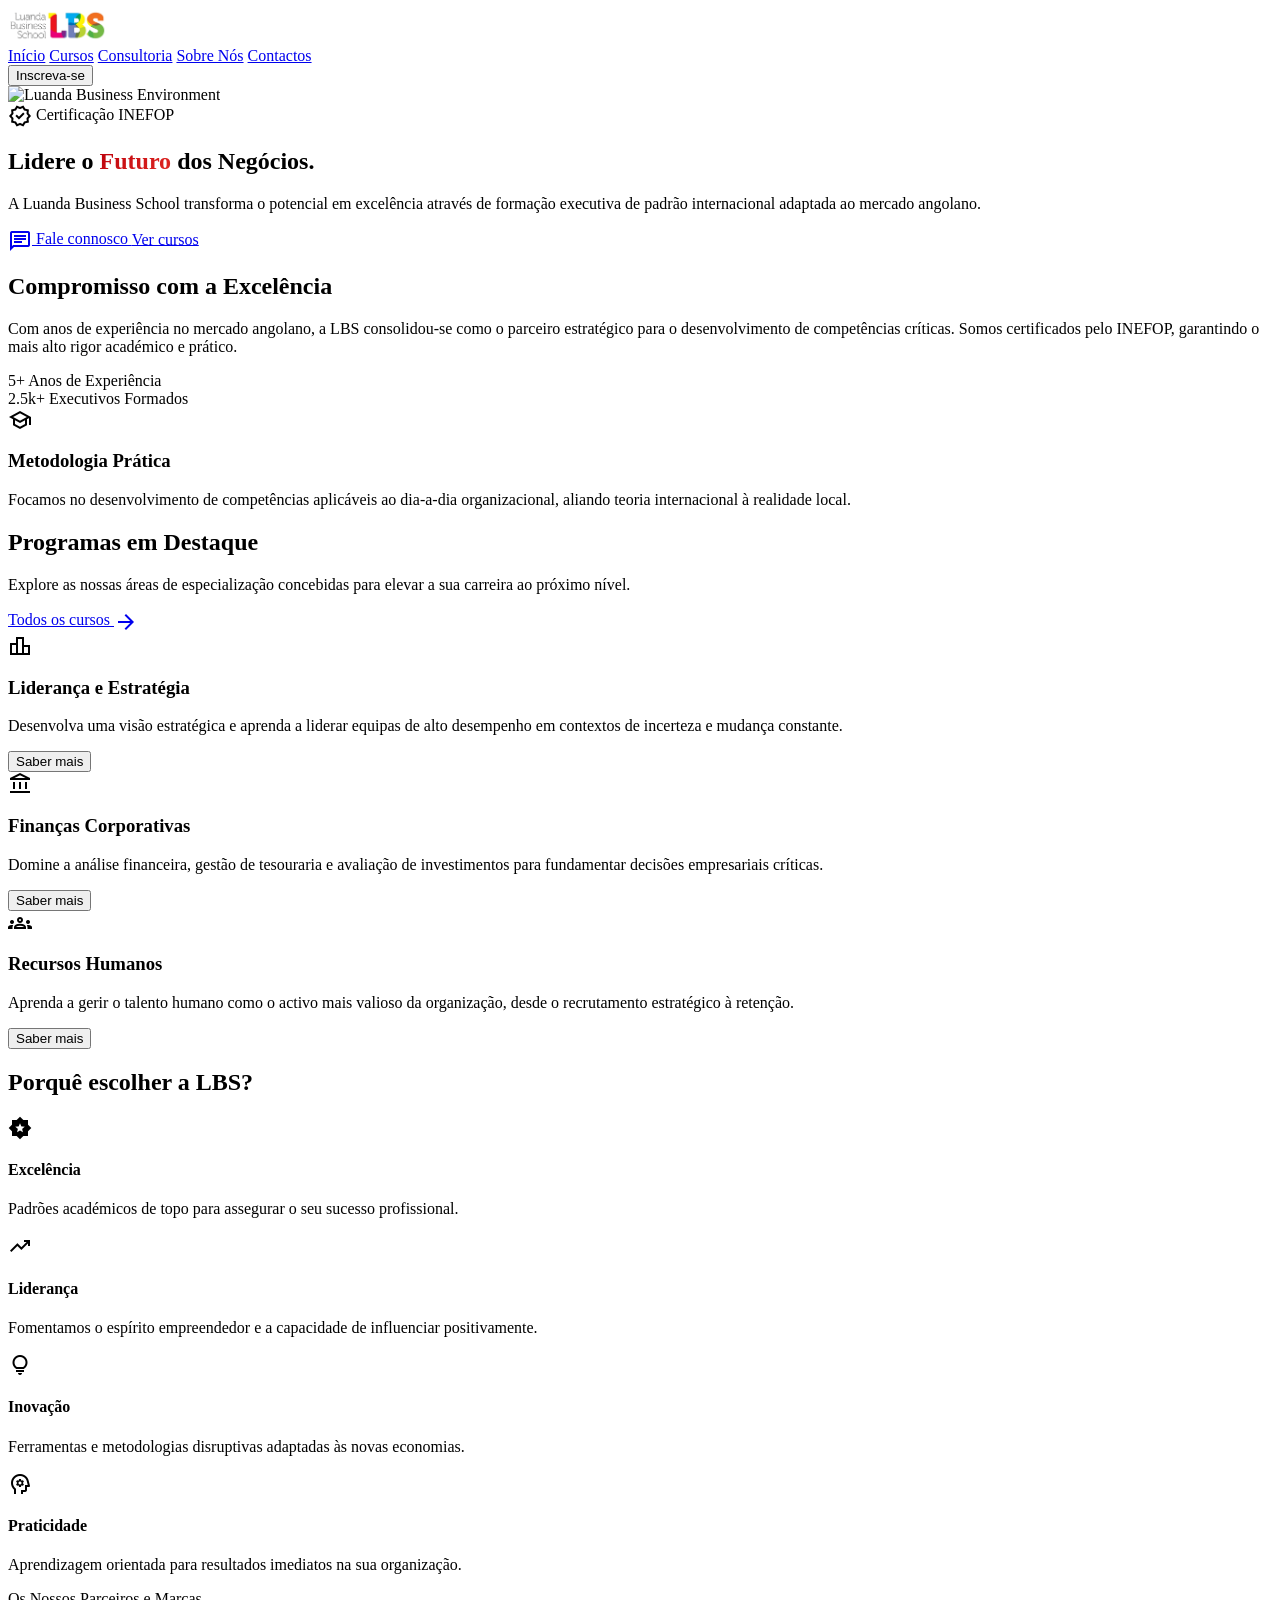
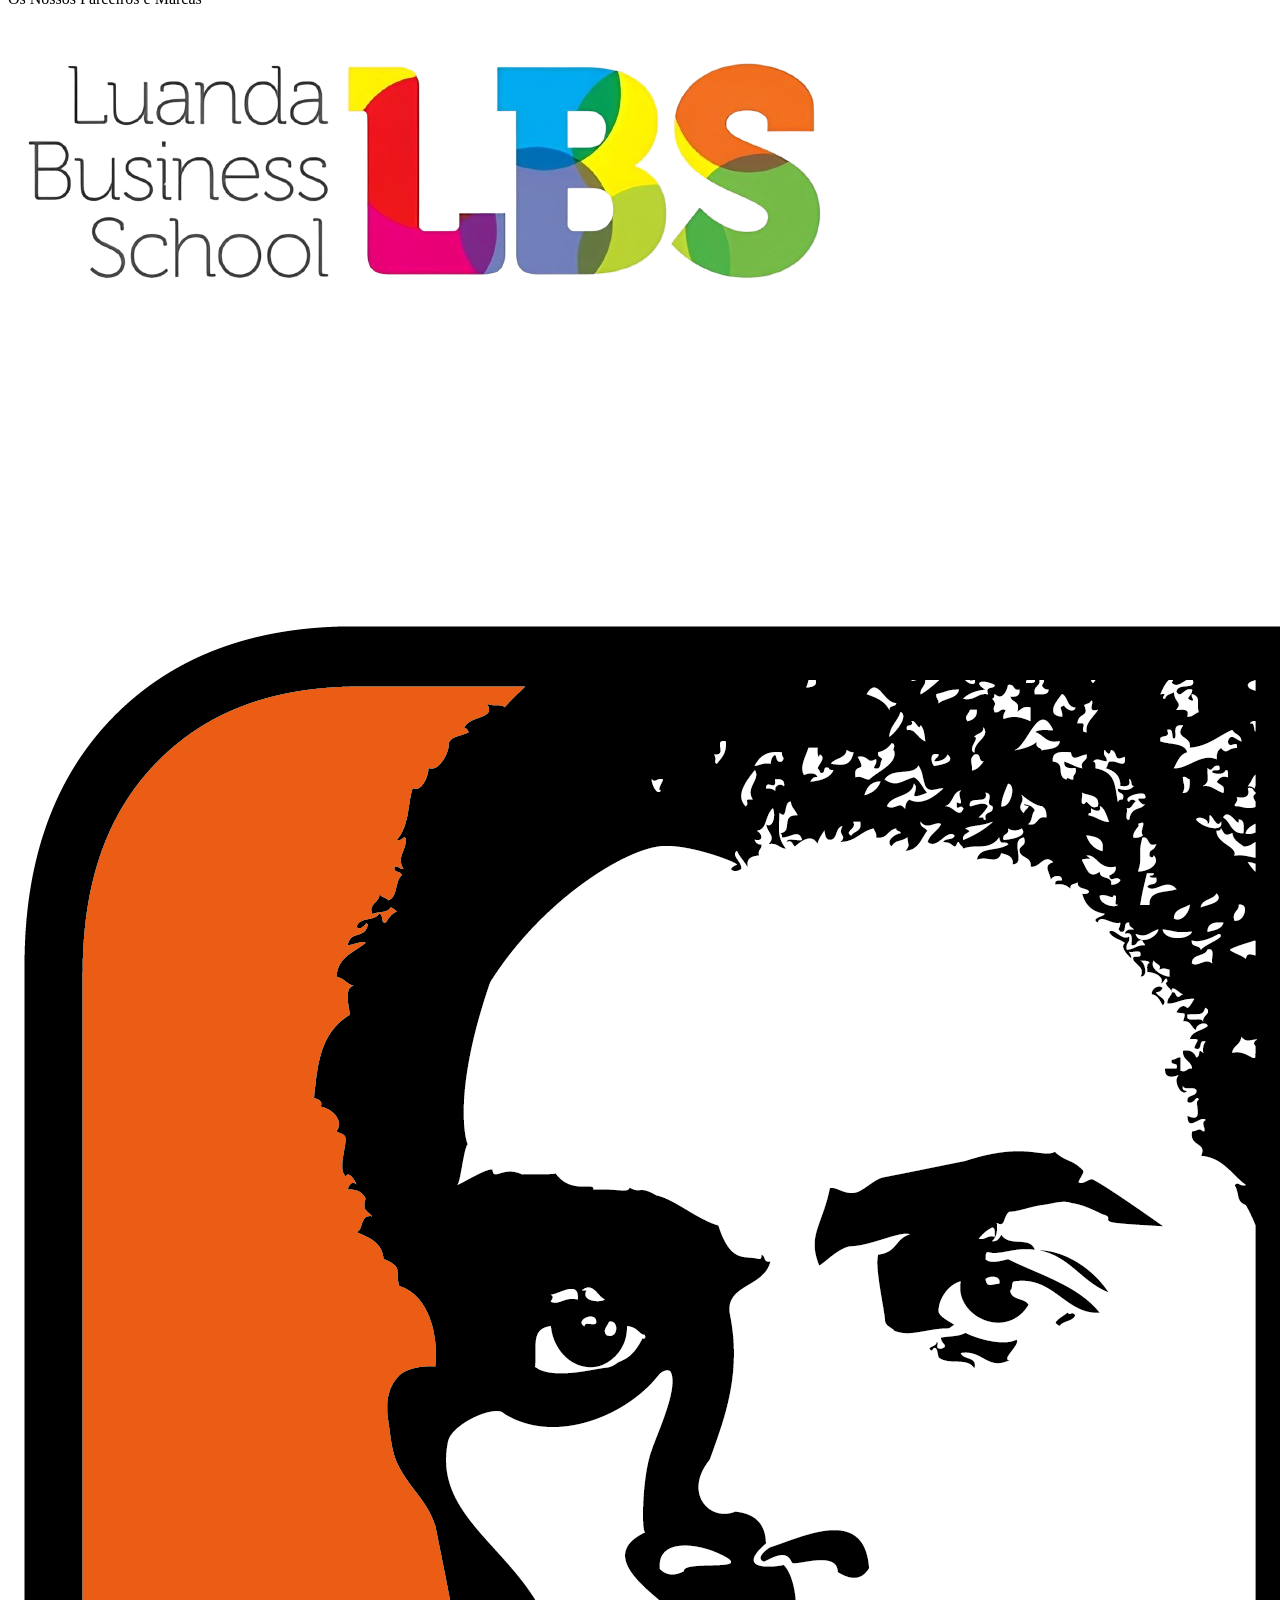
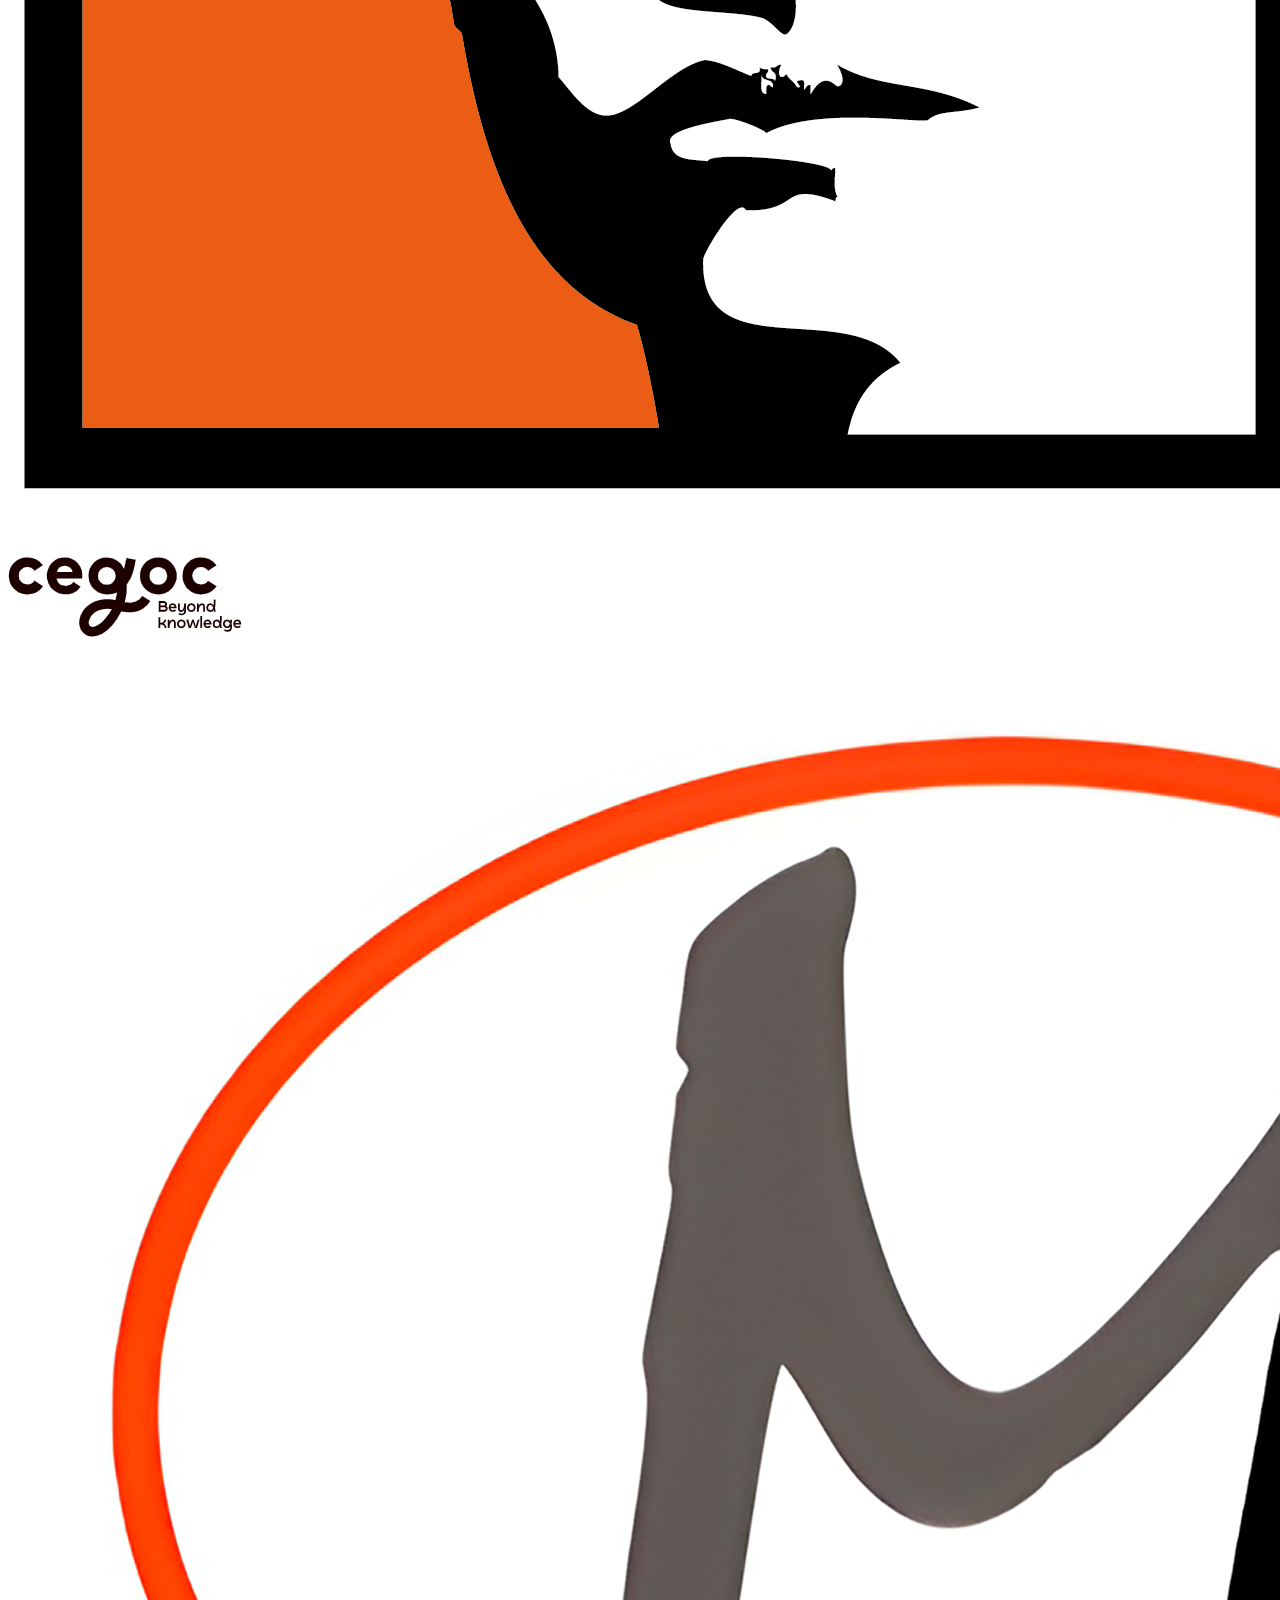
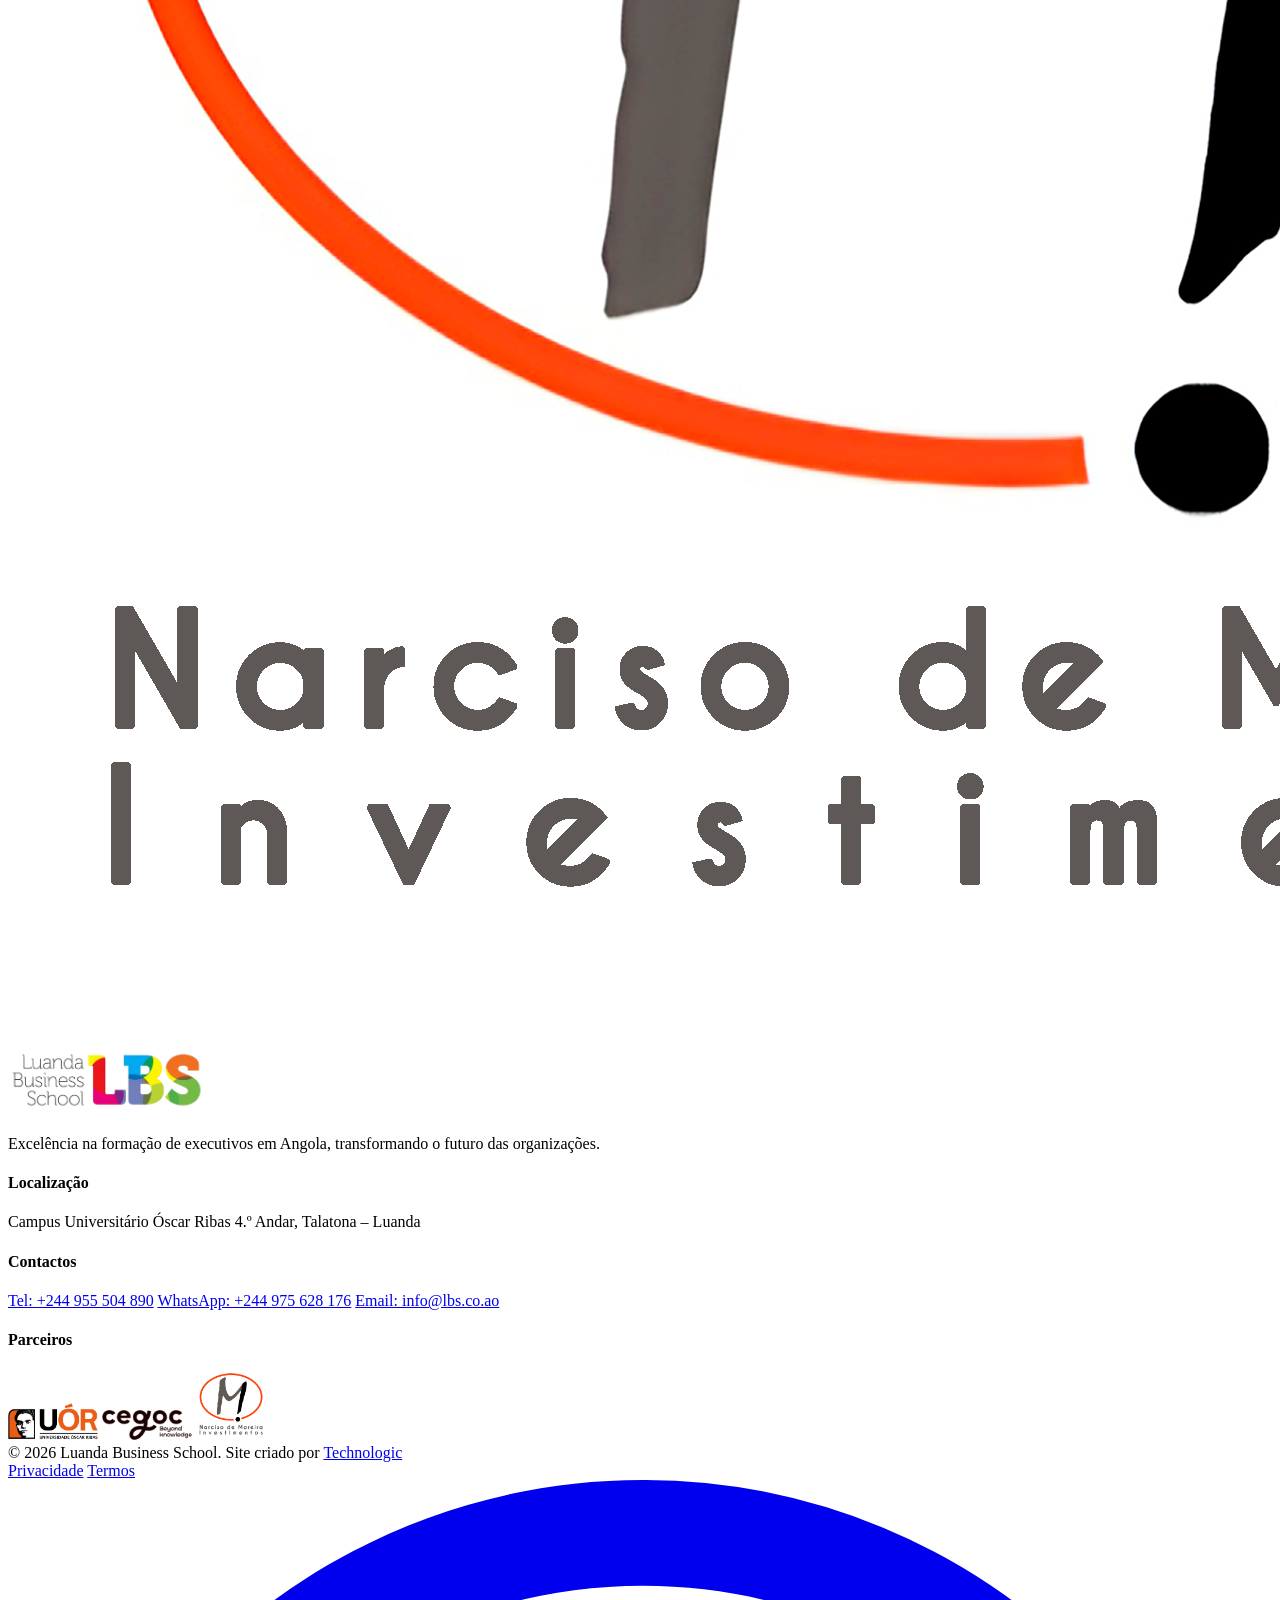
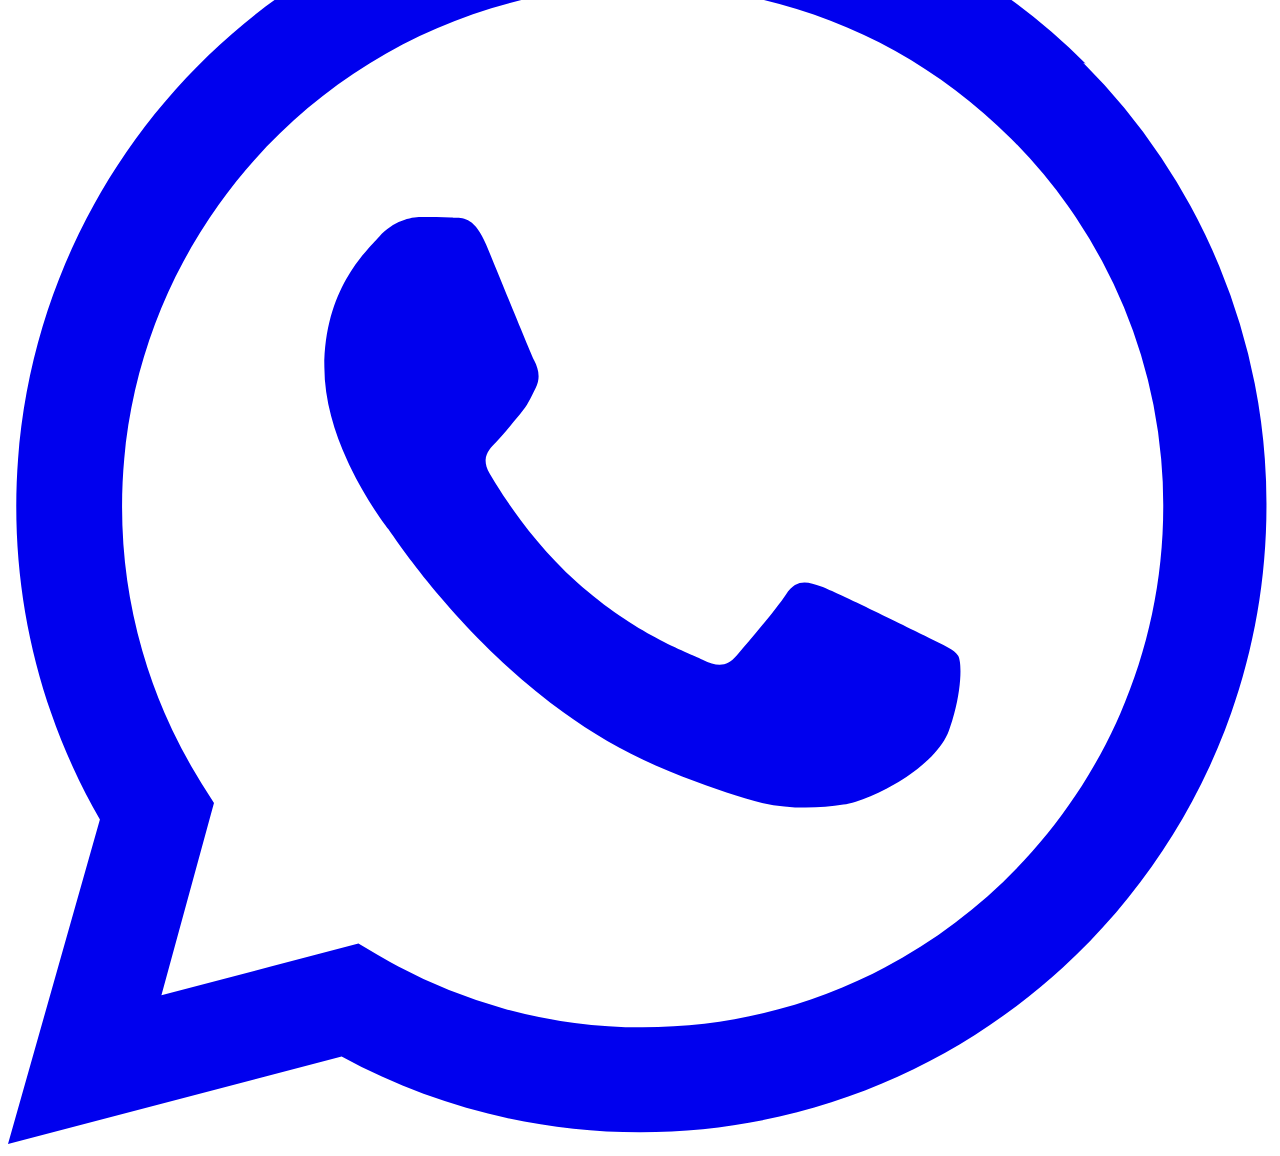
==== index.html @ f9b1bbe3 "First commmit" ====
<!doctype html>

<html lang="pt">
  <head>
    <meta charset="utf-8" />
    <meta content="width=device-width, initial-scale=1.0" name="viewport" />
    <title>Luanda Business School | Excelência em Formação Executiva</title>
    <script src="https://cdn.tailwindcss.com?plugins=forms,container-queries"></script>
    <link
      href="https://fonts.googleapis.com/css2?family=Manrope:wght@400;600;700;800&amp;family=Inter:wght@300;400;500;600&amp;display=swap"
      rel="stylesheet"
    />
    <link
      href="https://fonts.googleapis.com/css2?family=Material+Symbols+Outlined:wght,FILL@100..700,0..1&amp;display=swap"
      rel="stylesheet"
    />
    <link
      href="https://fonts.googleapis.com/css2?family=Material+Symbols+Outlined:wght,FILL@100..700,0..1&amp;display=swap"
      rel="stylesheet"
    />
    <link rel="shortcut icon" href="public/img/favicon.png" type="image/x-icon">
    <script id="tailwind-config">
      tailwind.config = {
        darkMode: "class",
        theme: {
          extend: {
            colors: {
              "on-surface": "#091d2e",
              "primary-container": "#e02923",
              "on-tertiary-fixed-variant": "#504700",
              "outline-variant": "#e6bdb7",
              "on-tertiary-container": "#484000",
              "tertiary-fixed": "#fee405",
              "surface-variant": "#d1e4fb",
              "surface-container": "#e3efff",
              "on-primary-fixed": "#410001",
              background: "#f7f9ff",
              primary: "#bc000b",
              "on-background": "#091d2e",
              "on-secondary-fixed": "#002106",
              "surface-tint": "#bf050e",
              "secondary-container": "#80f98b",
              "on-tertiary-fixed": "#201c00",
              "inverse-primary": "#ffb4aa",
              "on-primary-container": "#fffbff",
              "tertiary-fixed-dim": "#dfc700",
              "on-secondary-fixed-variant": "#00531a",
              "secondary-fixed-dim": "#66df75",
              "surface-container-high": "#d9eaff",
              "on-secondary": "#ffffff",
              "secondary-fixed": "#83fc8e",
              "inverse-on-surface": "#e8f2ff",
              outline: "#916f6a",
              "on-surface-variant": "#5d3f3c",
              "on-primary": "#ffffff",
              secondary: "#006e25",
              "surface-bright": "#f7f9ff",
              "surface-container-lowest": "#ffffff",
              "error-container": "#ffdad6",
              "primary-fixed-dim": "#ffb4aa",
              "on-error": "#ffffff",
              "on-error-container": "#93000a",
              surface: "#f7f9ff",
              "surface-container-highest": "#d1e4fb",
              error: "#ba1a1a",
              "surface-container-low": "#edf4ff",
              "on-secondary-container": "#007327",
              "inverse-surface": "#203243",
              tertiary: "#6b5f00",
              "tertiary-container": "#c0ac00",
              "surface-dim": "#c9dcf3",
              "primary-fixed": "#ffdad5",
              "on-tertiary": "#ffffff",
              "on-primary-fixed-variant": "#930006",
            },
            fontFamily: {
              headline: ["Manrope"],
              body: ["Inter"],
              label: ["Inter"],
            },
            borderRadius: {
              DEFAULT: "0.125rem",
              lg: "0.25rem",
              xl: "0.5rem",
              full: "0.75rem",
            },
          },
        },
      };
    </script>
    <link rel="stylesheet" href="public/css/index.css" />
  </head>
  <body class="bg-surface font-body text-on-surface">
    <!-- Top Navigation Bar -->
    <header
      class="fixed top-0 left-0 right-0 z-50 flex items-center justify-between px-8 py-3 bg-white/80 dark:bg-slate-900/80 backdrop-blur-md rounded-full mt-4 mx-auto max-w-7xl w-[95%] shadow-[0_8px_32px_rgba(9,29,46,0.06)]"
    >
      <div class="flex items-center gap-2">
        <span
          class="text-xl font-black text-slate-900 dark:text-white uppercase tracking-tighter"
          ><img src="public/img/logo_lbs.png" width="100px" alt="Logo LBS"
        /></span>
      </div>
      <nav class="hidden md:flex items-center gap-8">
        <a
          class="font-['Manrope'] font-bold tracking-tight text-sm text-red-700 dark:text-red-500 border-b-2 border-red-700 pb-1"
          href="#"
          >Início</a
        >
        <a
          class="font-['Manrope'] font-bold tracking-tight text-sm text-slate-600 dark:text-slate-400 hover:text-red-600 transition-colors"
          href="#"
          >Cursos</a
        >
        <a
          class="font-['Manrope'] font-bold tracking-tight text-sm text-slate-600 dark:text-slate-400 hover:text-red-600 transition-colors"
          href="#"
          >Consultoria</a
        >
        <a
          class="font-['Manrope'] font-bold tracking-tight text-sm text-slate-600 dark:text-slate-400 hover:text-red-600 transition-colors"
          href="#"
          >Sobre Nós</a
        >
        <a
          class="font-['Manrope'] font-bold tracking-tight text-sm text-slate-600 dark:text-slate-400 hover:text-red-600 transition-colors"
          href="contactos.html"
          >Contactos</a
        >
      </nav>
      <button
        class="bg-primary-container text-on-primary-container px-6 py-2.5 rounded-full font-headline font-bold text-sm scale-95 active:scale-90 duration-200 shadow-lg shadow-primary/20"
      >
        Inscreva-se
      </button>
    </header>
    <!-- Hero Section -->
    <section
      class="relative min-h-screen flex items-center pt-24 overflow-hidden"
    >
      <div class="absolute inset-0 z-0">
        <div
          class="absolute inset-0 bg-gradient-to-r from-surface via-surface/80 to-transparent z-10"
        ></div>
        <img
          alt="Luanda Business Environment"
          class="w-full h-full object-cover"
          data-alt="Modern high-rise architectural building in Luanda with clean glass reflections and clear blue sky in a professional business district"
          src="https://lh3.googleusercontent.com/aida-public/[base64]"
        />
      </div>
      <div class="container mx-auto px-8 relative z-20">
        <div class="max-w-2xl">
          <div
            class="inline-flex items-center gap-2 px-3 py-1 rounded-full bg-surface-container-high mb-6"
          >
            <span
              class="material-symbols-outlined text-primary text-sm"
              data-icon="verified"
              >verified</span
            >
            <span
              class="text-xs font-bold uppercase tracking-widest text-on-surface-variant font-label"
              >Certificação INEFOP</span
            >
          </div>
          <h1
            class="text-6xl md:text-7xl font-headline font-extrabold tracking-tight text-on-surface mb-6 leading-[1.1]"
          >
            Lidere o <span class="text-gradient">Futuro</span> dos Negócios.
          </h1>
          <p
            class="text-lg text-on-surface-variant mb-10 leading-relaxed max-w-lg"
          >
            A Luanda Business School transforma o potencial em excelência
            através de formação executiva de padrão internacional adaptada ao
            mercado angolano.
          </p>
          <div class="flex flex-wrap gap-4">
            <a
              class="inline-flex items-center gap-3 px-8 py-4 bg-gradient-to-br from-primary to-primary-container text-white rounded-full font-headline font-bold shadow-xl shadow-primary/30 hover:scale-105 transition-transform duration-300"
              href="https://wa.me/244975628176"
            >
              <span class="material-symbols-outlined" data-icon="chat"
                >chat</span
              >
              Fale connosco
            </a>
            <a
              class="inline-flex items-center gap-3 px-8 py-4 bg-surface-container-highest text-on-surface rounded-full font-headline font-bold hover:bg-surface-container-high transition-colors"
              href="#cursos"
            >
              Ver cursos
            </a>
          </div>
        </div>
      </div>
    </section>
    <!-- Institutional Summary Bento -->
    <section class="py-20 bg-surface">
      <div class="container mx-auto px-8">
        <div class="grid grid-cols-1 md:grid-cols-3 gap-6">
          <div
            class="md:col-span-2 bg-surface-container-low p-10 rounded-3xl flex flex-col justify-between"
          >
            <div>
              <h2 class="text-3xl font-headline font-bold mb-4">
                Compromisso com a Excelência
              </h2>
              <p class="text-on-surface-variant leading-relaxed mb-8">
                Com anos de experiência no mercado angolano, a LBS consolidou-se
                como o parceiro estratégico para o desenvolvimento de
                competências críticas. Somos certificados pelo INEFOP,
                garantindo o mais alto rigor académico e prático.
              </p>
            </div>
            <div class="flex gap-12">
              <div>
                <span
                  class="block text-4xl font-headline font-extrabold text-primary"
                  >5+</span
                >
                <span
                  class="text-sm font-label uppercase tracking-tighter text-on-surface-variant"
                  >Anos de Experiência</span
                >
              </div>
              <div>
                <span
                  class="block text-4xl font-headline font-extrabold text-secondary"
                  >2.5k+</span
                >
                <span
                  class="text-sm font-label uppercase tracking-tighter text-on-surface-variant"
                  >Executivos Formados</span
                >
              </div>
            </div>
          </div>
          <div
            class="bg-primary p-10 rounded-3xl text-white relative overflow-hidden group"
          >
            <span
              class="material-symbols-outlined absolute -right-4 -bottom-4 text-white/10 text-9xl transition-transform group-hover:scale-110"
              data-icon="school"
              >school</span
            >
            <h3 class="text-2xl font-headline font-bold mb-4 relative z-10">
              Metodologia Prática
            </h3>
            <p class="text-white/80 relative z-10 font-body">
              Focamos no desenvolvimento de competências aplicáveis ao dia-a-dia
              organizacional, aliando teoria internacional à realidade local.
            </p>
          </div>
        </div>
      </div>
    </section>
    <!-- Featured Courses -->
    <section class="py-24 bg-surface-container-low" id="cursos">
      <div class="container mx-auto px-8">
        <div
          class="flex flex-col md:flex-row md:items-end justify-between mb-16 gap-6"
        >
          <div>
            <h2
              class="text-4xl font-headline font-extrabold tracking-tight mb-4"
            >
              Programas em Destaque
            </h2>
            <p class="text-on-surface-variant max-w-xl">
              Explore as nossas áreas de especialização concebidas para elevar a
              sua carreira ao próximo nível.
            </p>
          </div>
          <a
            class="text-primary font-headline font-bold flex items-center gap-2 group"
            href="#"
          >
            Todos os cursos
            <span
              class="material-symbols-outlined group-hover:translate-x-1 transition-transform"
              data-icon="arrow_forward"
              >arrow_forward</span
            >
          </a>
        </div>
        <div class="grid grid-cols-1 md:grid-cols-3 gap-8">
          <!-- Course 1 -->
          <div
            class="bg-surface-container-lowest rounded-3xl p-8 hover:shadow-2xl hover:shadow-on-surface/5 transition-all duration-500 flex flex-col group border-l-4 border-primary"
          >
            <div
              class="mb-6 bg-surface-container rounded-2xl w-14 h-14 flex items-center justify-center"
            >
              <span
                class="material-symbols-outlined text-primary text-3xl"
                data-icon="leaderboard"
                >leaderboard</span
              >
            </div>
            <h3 class="text-xl font-headline font-bold mb-4">
              Liderança e Estratégia
            </h3>
            <p
              class="text-on-surface-variant text-sm leading-relaxed mb-8 flex-grow"
            >
              Desenvolva uma visão estratégica e aprenda a liderar equipas de
              alto desempenho em contextos de incerteza e mudança constante.
            </p>
            <button
              class="w-full py-4 bg-surface-container-low text-on-surface font-headline font-bold rounded-xl group-hover:bg-primary group-hover:text-white transition-colors flex items-center justify-center gap-2"
            >
              Saber mais
            </button>
          </div>
          <!-- Course 2 -->
          <div
            class="bg-surface-container-lowest rounded-3xl p-8 hover:shadow-2xl hover:shadow-on-surface/5 transition-all duration-500 flex flex-col group border-l-4 border-secondary"
          >
            <div
              class="mb-6 bg-surface-container rounded-2xl w-14 h-14 flex items-center justify-center"
            >
              <span
                class="material-symbols-outlined text-secondary text-3xl"
                data-icon="account_balance"
                >account_balance</span
              >
            </div>
            <h3 class="text-xl font-headline font-bold mb-4">
              Finanças Corporativas
            </h3>
            <p
              class="text-on-surface-variant text-sm leading-relaxed mb-8 flex-grow"
            >
              Domine a análise financeira, gestão de tesouraria e avaliação de
              investimentos para fundamentar decisões empresariais críticas.
            </p>
            <button
              class="w-full py-4 bg-surface-container-low text-on-surface font-headline font-bold rounded-xl group-hover:bg-secondary group-hover:text-white transition-colors flex items-center justify-center gap-2"
            >
              Saber mais
            </button>
          </div>
          <!-- Course 3 -->
          <div
            class="bg-surface-container-lowest rounded-3xl p-8 hover:shadow-2xl hover:shadow-on-surface/5 transition-all duration-500 flex flex-col group border-l-4 border-tertiary"
          >
            <div
              class="mb-6 bg-surface-container rounded-2xl w-14 h-14 flex items-center justify-center"
            >
              <span
                class="material-symbols-outlined text-tertiary text-3xl"
                data-icon="groups"
                >groups</span
              >
            </div>
            <h3 class="text-xl font-headline font-bold mb-4">
              Recursos Humanos
            </h3>
            <p
              class="text-on-surface-variant text-sm leading-relaxed mb-8 flex-grow"
            >
              Aprenda a gerir o talento humano como o activo mais valioso da
              organização, desde o recrutamento estratégico à retenção.
            </p>
            <button
              class="w-full py-4 bg-surface-container-low text-on-surface font-headline font-bold rounded-xl group-hover:bg-tertiary group-hover:text-white transition-colors flex items-center justify-center gap-2"
            >
              Saber mais
            </button>
          </div>
        </div>
      </div>
    </section>
    <!-- Why LBS -->
    <section class="py-24 bg-surface relative overflow-hidden">
      <div class="container mx-auto px-8 relative z-10">
        <div class="text-center mb-16">
          <h2 class="text-4xl font-headline font-extrabold tracking-tight mb-4">
            Porquê escolher a LBS?
          </h2>
          <div class="w-20 h-1 bg-primary mx-auto rounded-full"></div>
        </div>
        <div class="grid grid-cols-1 md:grid-cols-2 lg:grid-cols-4 gap-12">
          <div class="text-center">
            <div
              class="w-20 h-20 bg-primary/10 rounded-full flex items-center justify-center mx-auto mb-6"
            >
              <span
                class="material-symbols-outlined text-primary text-4xl"
                data-icon="award_star"
                data-weight="fill"
                style="font-variation-settings: &quot;FILL&quot; 1"
                >award_star</span
              >
            </div>
            <h4 class="text-lg font-headline font-bold mb-2">Excelência</h4>
            <p class="text-sm text-on-surface-variant">
              Padrões académicos de topo para assegurar o seu sucesso
              profissional.
            </p>
          </div>
          <div class="text-center">
            <div
              class="w-20 h-20 bg-secondary/10 rounded-full flex items-center justify-center mx-auto mb-6"
            >
              <span
                class="material-symbols-outlined text-secondary text-4xl"
                data-icon="trending_up"
                >trending_up</span
              >
            </div>
            <h4 class="text-lg font-headline font-bold mb-2">Liderança</h4>
            <p class="text-sm text-on-surface-variant">
              Fomentamos o espírito empreendedor e a capacidade de influenciar
              positivamente.
            </p>
          </div>
          <div class="text-center">
            <div
              class="w-20 h-20 bg-tertiary/10 rounded-full flex items-center justify-center mx-auto mb-6"
            >
              <span
                class="material-symbols-outlined text-tertiary text-4xl"
                data-icon="lightbulb"
                >lightbulb</span
              >
            </div>
            <h4 class="text-lg font-headline font-bold mb-2">Inovação</h4>
            <p class="text-sm text-on-surface-variant">
              Ferramentas e metodologias disruptivas adaptadas às novas
              economias.
            </p>
          </div>
          <div class="text-center">
            <div
              class="w-20 h-20 bg-blue-600/10 rounded-full flex items-center justify-center mx-auto mb-6"
            >
              <span
                class="material-symbols-outlined text-blue-600 text-4xl"
                data-icon="psychology"
                >psychology</span
              >
            </div>
            <h4 class="text-lg font-headline font-bold mb-2">Praticidade</h4>
            <p class="text-sm text-on-surface-variant">
              Aprendizagem orientada para resultados imediatos na sua
              organização.
            </p>
          </div>
        </div>
      </div>
    </section>
    <!-- Partners Section -->
    <section class="py-20 bg-surface-container-high/30">
      <div class="container mx-auto px-8">
        <p
          class="text-center text-xs font-label font-bold uppercase tracking-[0.3em] text-on-surface-variant/60 mb-12"
        >
          Os Nossos Parceiros e Marcas
        </p>
        <div
          class="flex flex-wrap justify-center items-center gap-16 md:gap-24 opacity-70 grayscale hover:grayscale-0 transition-all duration-700"
        >
          <img
            alt="LBS Logo"
            class="h-14 object-contain"
            data-alt="Luanda Business School LBS Logo with professional branding elements"
            src="public/img/logo_lbs.png"
          />
          <img
            alt="UOR Logo"
            class="h-16 object-contain"
            data-alt="Universidade Oscar Ribas UOR Logo"
            src="public/img/Logo_UOR.png"
          />
          <img
            alt="CEGOC Logo"
            class="h-10 object-contain"
            data-alt="CEGOC International Training Partners Logo"
            src="public/img/logo-cegoc.png"
          />
          <img
            alt="NMI Logo"
            class="h-12 object-contain"
            data-alt="Narciso de Moreira Investimentos corporate logo"
            src="public/img/logo_inv.png"
          />
        </div>
      </div>
    </section>
    <!-- Footer Section -->
    <footer class="bg-slate-100 dark:bg-slate-950">
      <div class="bg-slate-200 dark:bg-slate-800 h-px w-full"></div>
      <div
        class="grid grid-cols-1 md:grid-cols-4 gap-12 px-8 py-16 max-w-7xl mx-auto font-['Inter'] text-sm leading-relaxed"
      >
        <div class="flex flex-col gap-6">
          <span class="text-lg font-bold text-slate-900 dark:text-white"
            ><img src="public/img/logo_lbs.png" width="200px" alt="Logo LBS"
          /></span>
          <p class="text-slate-500 dark:text-slate-400">
            Excelência na formação de executivos em Angola, transformando o
            futuro das organizações.
          </p>
        </div>
        <div class="flex flex-col gap-4">
          <h4
            class="font-bold text-slate-900 dark:text-white uppercase tracking-wider text-xs"
          >
            Localização
          </h4>
          <p class="text-slate-500 dark:text-slate-400">
            Campus Universitário Óscar Ribas 4.º Andar, Talatona – Luanda
          </p>
        </div>
        <div class="flex flex-col gap-4">
          <h4
            class="font-bold text-slate-900 dark:text-white uppercase tracking-wider text-xs"
          >
            Contactos
          </h4>
          <a
            class="text-slate-500 dark:text-slate-400 hover:text-slate-900 dark:hover:text-slate-100 transition-opacity"
            href="tel:+244955504890"
            >Tel: +244 955 504 890</a
          >
          <a
            class="text-slate-500 dark:text-slate-400 hover:text-slate-900 dark:hover:text-slate-100 transition-opacity"
            href="https://wa.me/244975628176"
            >WhatsApp: +244 975 628 176</a
          >
          <a
            class="text-slate-500 dark:text-slate-400 hover:text-slate-900 dark:hover:text-slate-100 transition-opacity underline underline-offset-4 decoration-red-500"
            href="mailto:info@lbs.co.ao"
            >Email: info@lbs.co.ao</a
          >
        </div>
        <div class="flex flex-col gap-4">
          <h4
            class="font-bold text-slate-900 dark:text-white uppercase tracking-wider text-xs"
          >
            Parceiros
          </h4>
          <div
            class="grid grid-cols-2 gap-4 text-xs font-semibold text-slate-500 dark:text-slate-400"
          >
            <span class="opacity-80 hover:opacity-100 transition-opacity"
              ><img
                src="public/img/Logo_UOR.png"
                width="90px"
                alt="UÓR Logo"
                srcset=""
            /></span>
            <span class="opacity-80 hover:opacity-100 transition-opacity"
              ><img
                src="public/img/logo-cegoc.png"
                width="90px"
                alt="CEGOC Logo"
                srcset=""
            /></span>
            <span class="opacity-80 hover:opacity-100 transition-opacity"
              ><img
                src="public/img/logo_inv.png"
                width="70px"
                alt="Narciso de Moreira Investimentos Logo"
                srcset=""
            /></span>
          </div>
        </div>
      </div>
      <div class="bg-slate-200 dark:bg-slate-800 h-px w-full"></div>
      <div
        class="max-w-7xl mx-auto px-8 py-8 flex justify-between items-center text-xs text-slate-500 dark:text-slate-400"
      >
        <span>© 2026 Luanda Business School. Site criado por <a class="hover:text-red-700 transition-colors" href="https://www.technologic.co.ao" target="_blank" >Technologic</a></span>
        <div class="flex gap-6">
          <a class="hover:text-red-700 transition-colors" href="#"
            >Privacidade</a
          >
          <a class="hover:text-red-700 transition-colors" href="#">Termos</a>
        </div>
      </div>
    </footer>
    <!-- WhatsApp Floating Action Button -->
    <a
      class="fixed bottom-8 right-8 z-50 w-16 h-16 bg-[#25D366] text-white rounded-full flex items-center justify-center shadow-2xl hover:scale-110 active:scale-95 transition-all duration-300"
      href="https://wa.me/244975628176"
    >
      <svg
        class="w-8 h-8"
        fill="currentColor"
        viewbox="0 0 24 24"
        xmlns="http://www.w3.org/2000/svg"
      >
        <path
          d="M17.472 14.382c-.297-.149-1.758-.867-2.03-.967-.273-.099-.471-.148-.67.15-.197.297-.767.966-.94 1.164-.173.199-.347.223-.644.075-.297-.15-1.255-.463-2.39-1.475-.883-.788-1.48-1.761-1.653-2.059-.173-.297-.018-.458.13-.606.134-.133.298-.347.446-.52.149-.174.198-.298.298-.497.099-.198.05-.371-.025-.52-.075-.149-.669-1.612-.916-2.207-.242-.579-.487-.5-.669-.51-.173-.008-.371-.01-.57-.01-.198 0-.52.074-.792.372-.272.297-1.04 1.016-1.04 2.479 0 1.462 1.065 2.875 1.213 3.074.149.198 2.096 3.2 5.077 4.487.709.306 1.262.489 1.694.625.712.227 1.36.195 1.871.118.571-.085 1.758-.719 2.006-1.413.248-.694.248-1.289.173-1.413-.074-.124-.272-.198-.57-.347m-5.421 7.403h-.004a9.87 9.87 0 01-5.031-1.378l-.361-.214-3.741.982.998-3.648-.235-.374a9.86 9.86 0 01-1.51-5.26c.001-5.45 4.436-9.884 9.888-9.884 2.64 0 5.122 1.03 6.988 2.898a9.825 9.825 0 012.893 6.994c-.003 5.45-4.437 9.884-9.885 9.884m8.413-18.297A11.815 11.815 0 0012.05 0C5.495 0 .16 5.335.157 11.892c0 2.096.547 4.142 1.588 5.945L0 24l6.335-1.662c1.72.94 3.675 1.439 5.662 1.439h.005c6.554 0 11.89-5.335 11.893-11.893a11.821 11.821 0 00-3.48-8.413Z"
        ></path>
      </svg>
    </a>
  </body>
</html>
---- public/css/index.css ----
.material-symbols-outlined {
  font-variation-settings:
    "FILL" 0,
    "wght" 400,
    "GRAD" 0,
    "opsz" 24;
  display: inline-block;
  vertical-align: middle;
}
.glass-nav {
  backdrop-filter: blur(20px);
  -webkit-backdrop-filter: blur(20px);
}
.text-gradient {
  background: linear-gradient(135deg, #bc000b 0%, #e02923 100%);
  -webkit-background-clip: text;
  -webkit-text-fill-color: transparent;
}
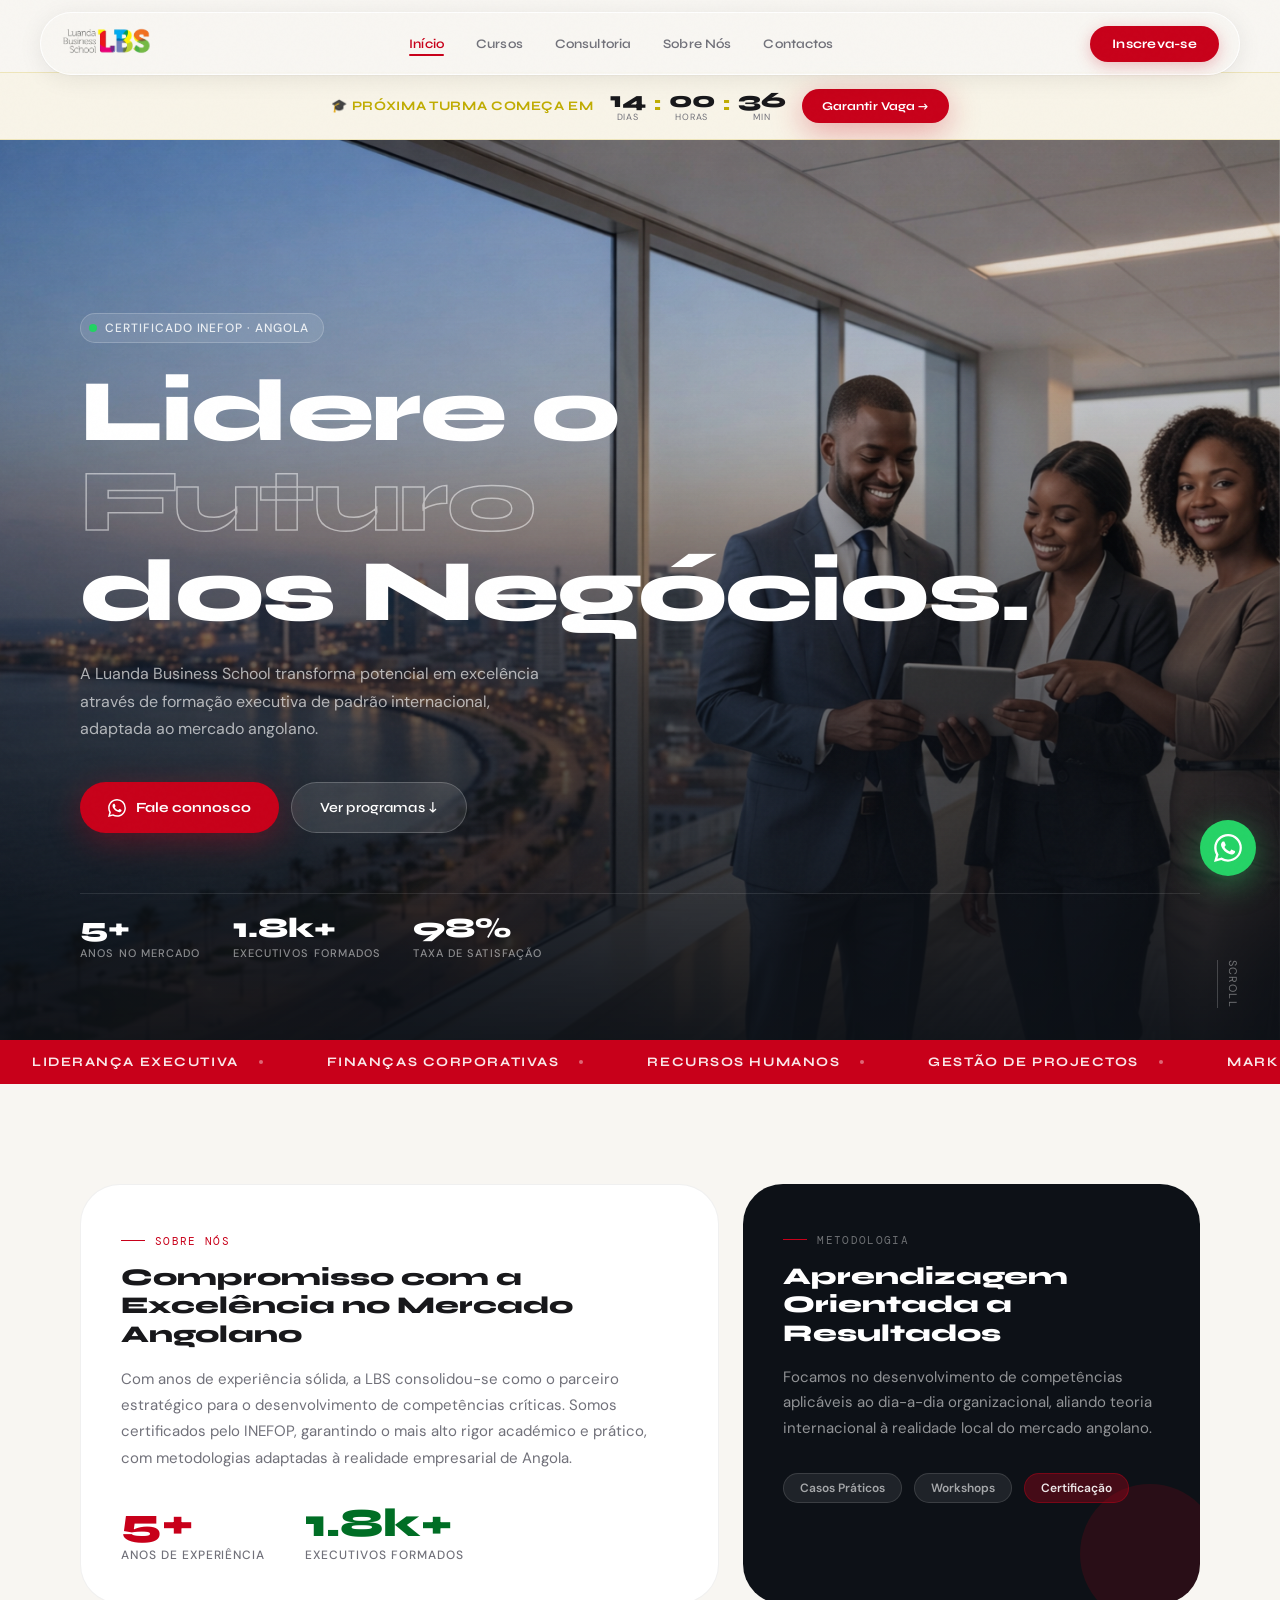
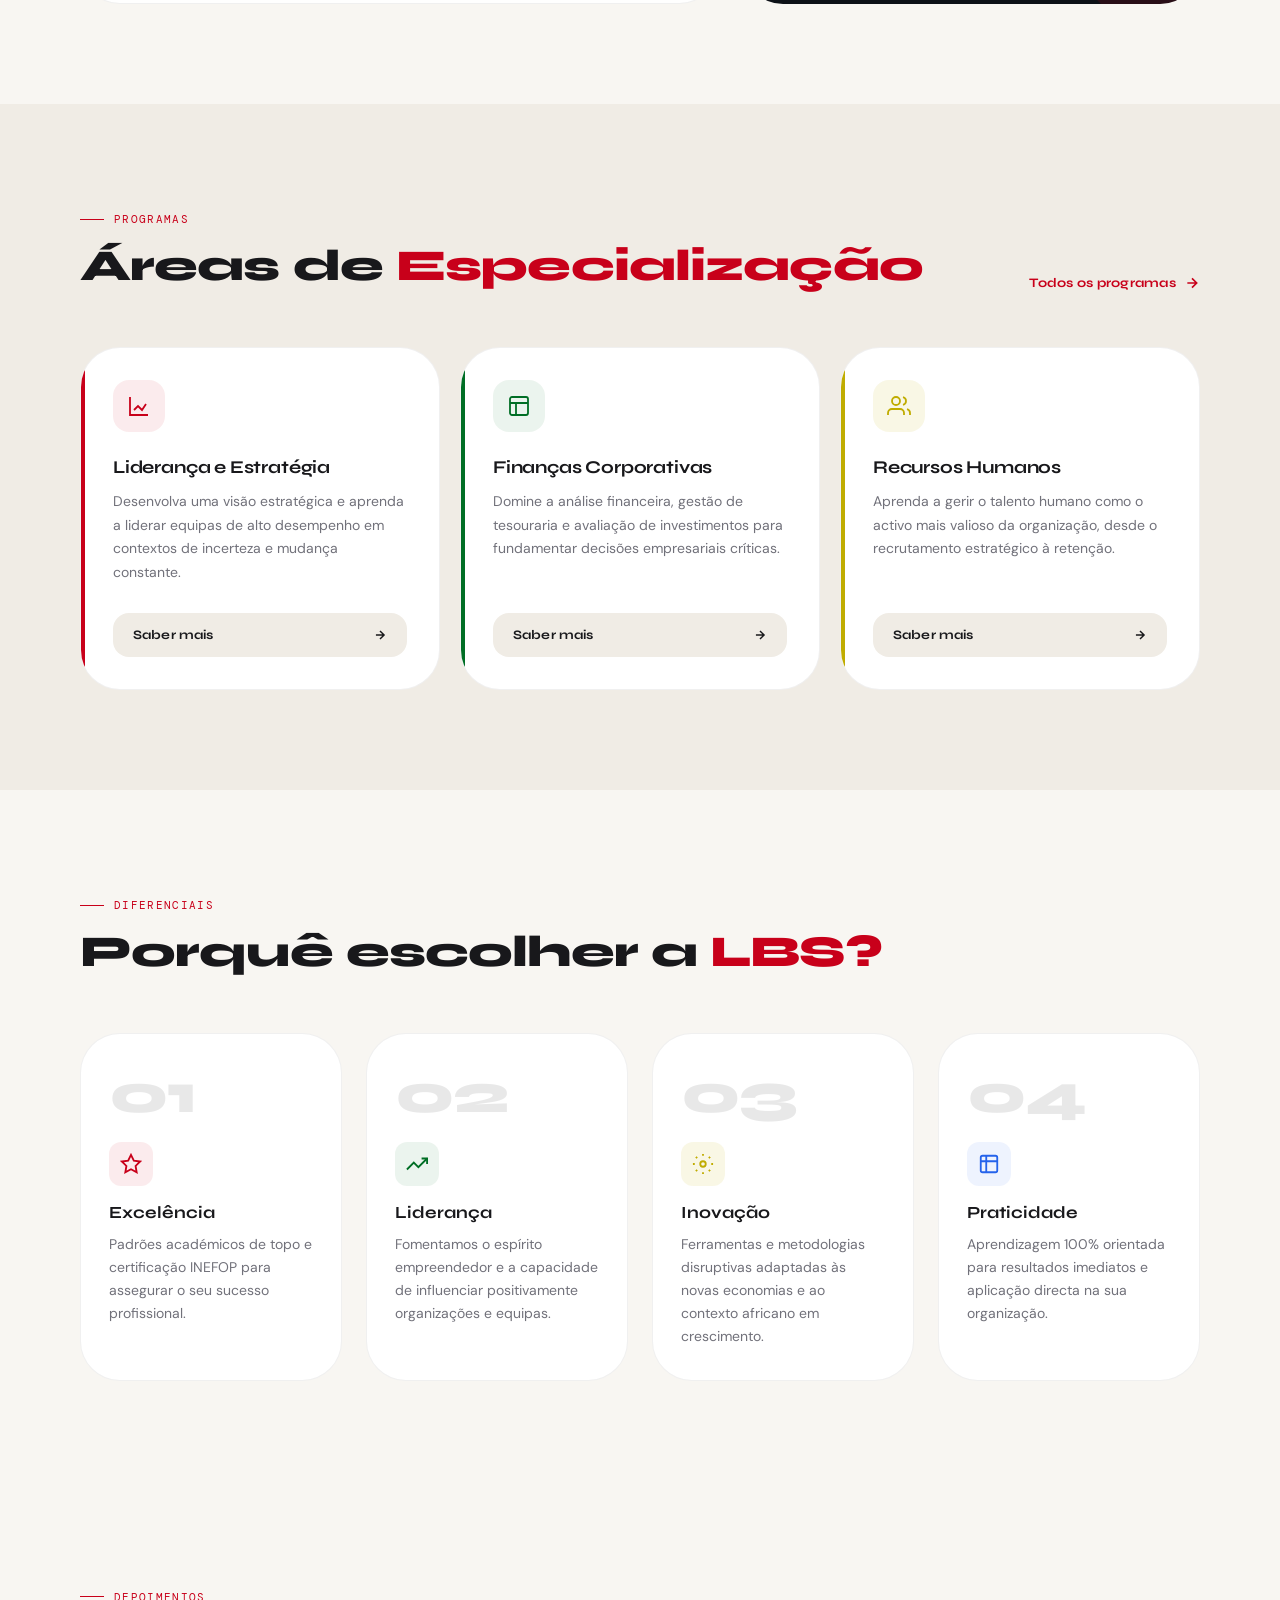
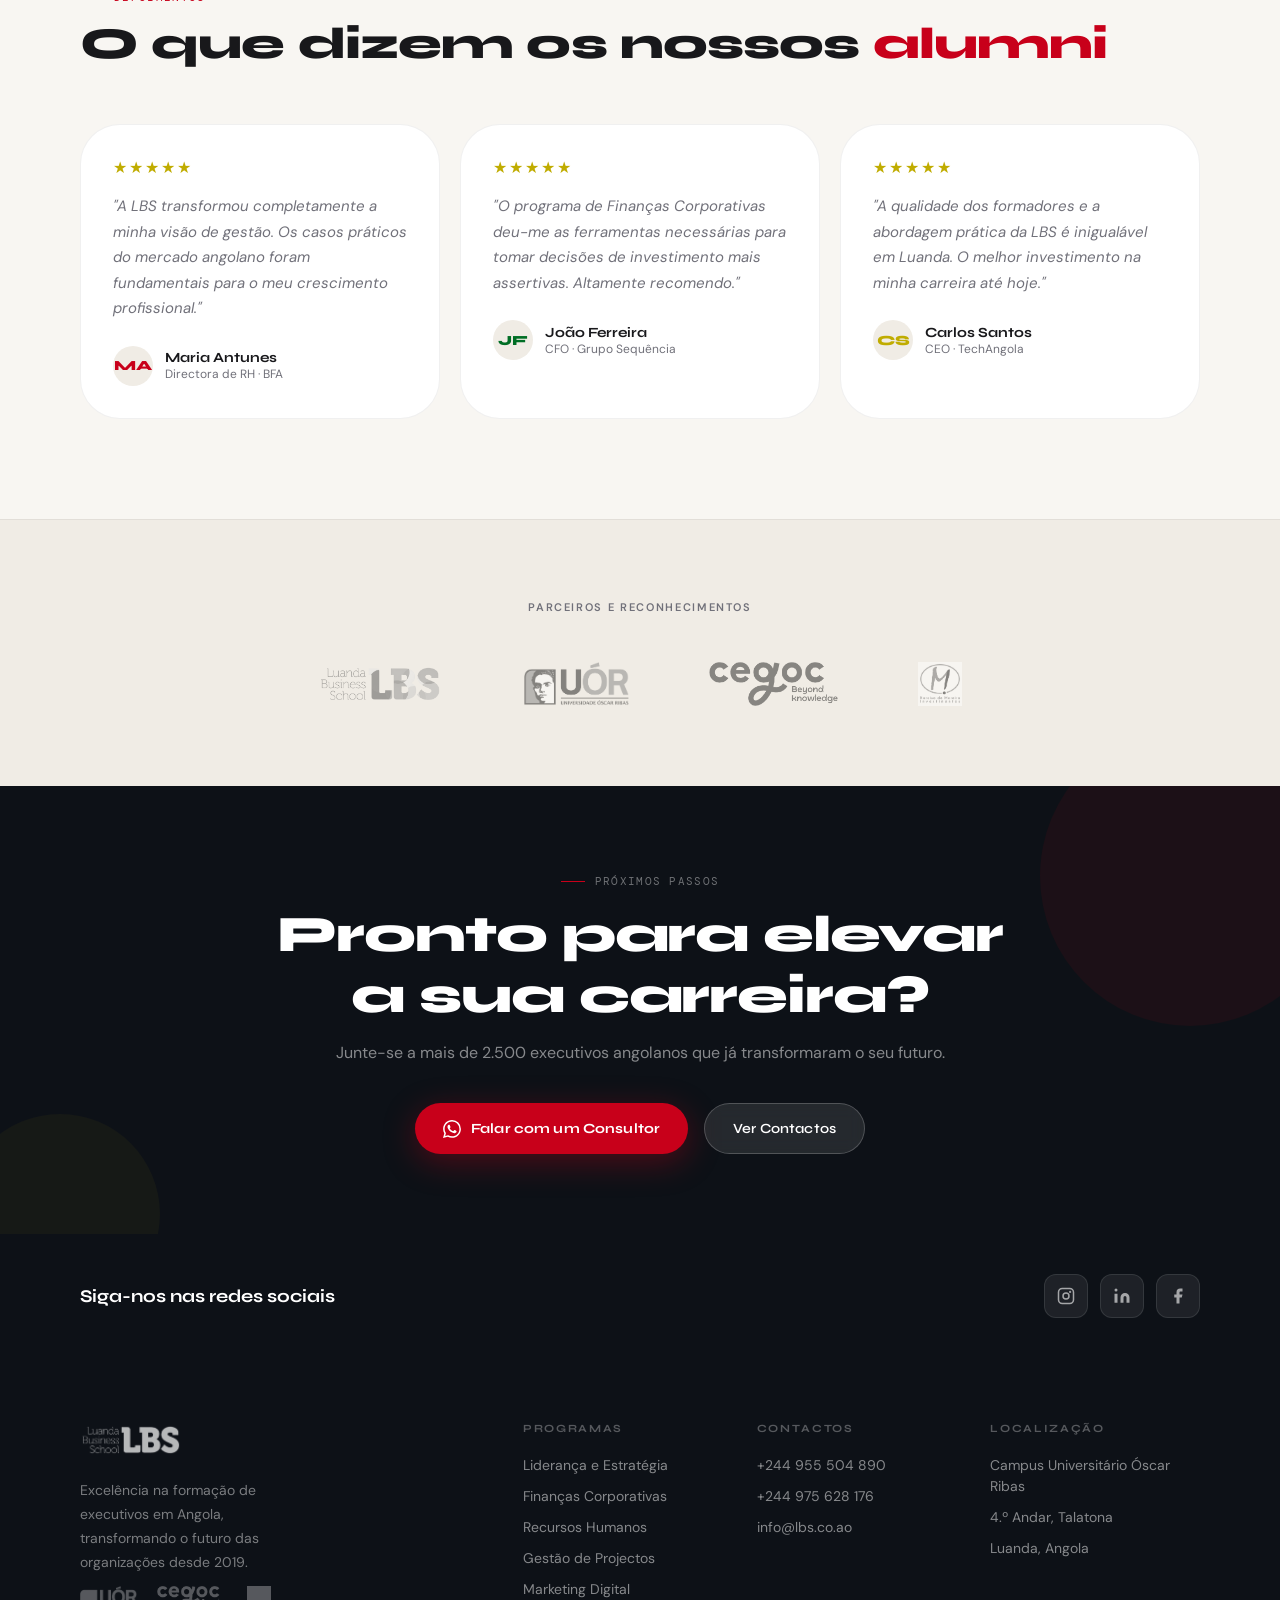
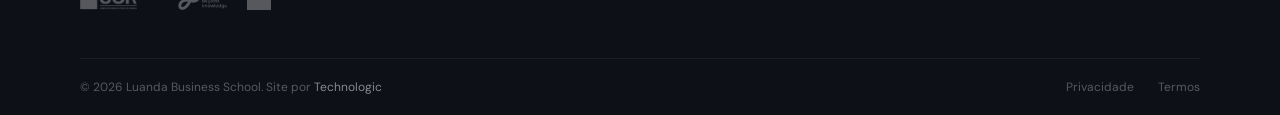
==== commit 66395112: "Reformulação do design, com mais vida, mais animações e mais a nível da Technologic mobile first des" ====
--- a/index.html
+++ b/index.html
@@ -1,603 +1,486 @@
 <!doctype html>
-
 <html lang="pt">
   <head>
     <meta charset="utf-8" />
     <meta content="width=device-width, initial-scale=1.0" name="viewport" />
     <title>Luanda Business School | Excelência em Formação Executiva</title>
-    <script src="https://cdn.tailwindcss.com?plugins=forms,container-queries"></script>
-    <link
-      href="https://fonts.googleapis.com/css2?family=Manrope:wght@400;600;700;800&amp;family=Inter:wght@300;400;500;600&amp;display=swap"
-      rel="stylesheet"
-    />
-    <link
-      href="https://fonts.googleapis.com/css2?family=Material+Symbols+Outlined:wght,FILL@100..700,0..1&amp;display=swap"
-      rel="stylesheet"
-    />
-    <link
-      href="https://fonts.googleapis.com/css2?family=Material+Symbols+Outlined:wght,FILL@100..700,0..1&amp;display=swap"
-      rel="stylesheet"
-    />
-    <link rel="shortcut icon" href="public/img/favicon.png" type="image/x-icon">
-    <script id="tailwind-config">
-      tailwind.config = {
-        darkMode: "class",
-        theme: {
-          extend: {
-            colors: {
-              "on-surface": "#091d2e",
-              "primary-container": "#e02923",
-              "on-tertiary-fixed-variant": "#504700",
-              "outline-variant": "#e6bdb7",
-              "on-tertiary-container": "#484000",
-              "tertiary-fixed": "#fee405",
-              "surface-variant": "#d1e4fb",
-              "surface-container": "#e3efff",
-              "on-primary-fixed": "#410001",
-              background: "#f7f9ff",
-              primary: "#bc000b",
-              "on-background": "#091d2e",
-              "on-secondary-fixed": "#002106",
-              "surface-tint": "#bf050e",
-              "secondary-container": "#80f98b",
-              "on-tertiary-fixed": "#201c00",
-              "inverse-primary": "#ffb4aa",
-              "on-primary-container": "#fffbff",
-              "tertiary-fixed-dim": "#dfc700",
-              "on-secondary-fixed-variant": "#00531a",
-              "secondary-fixed-dim": "#66df75",
-              "surface-container-high": "#d9eaff",
-              "on-secondary": "#ffffff",
-              "secondary-fixed": "#83fc8e",
-              "inverse-on-surface": "#e8f2ff",
-              outline: "#916f6a",
-              "on-surface-variant": "#5d3f3c",
-              "on-primary": "#ffffff",
-              secondary: "#006e25",
-              "surface-bright": "#f7f9ff",
-              "surface-container-lowest": "#ffffff",
-              "error-container": "#ffdad6",
-              "primary-fixed-dim": "#ffb4aa",
-              "on-error": "#ffffff",
-              "on-error-container": "#93000a",
-              surface: "#f7f9ff",
-              "surface-container-highest": "#d1e4fb",
-              error: "#ba1a1a",
-              "surface-container-low": "#edf4ff",
-              "on-secondary-container": "#007327",
-              "inverse-surface": "#203243",
-              tertiary: "#6b5f00",
-              "tertiary-container": "#c0ac00",
-              "surface-dim": "#c9dcf3",
-              "primary-fixed": "#ffdad5",
-              "on-tertiary": "#ffffff",
-              "on-primary-fixed-variant": "#930006",
-            },
-            fontFamily: {
-              headline: ["Manrope"],
-              body: ["Inter"],
-              label: ["Inter"],
-            },
-            borderRadius: {
-              DEFAULT: "0.125rem",
-              lg: "0.25rem",
-              xl: "0.5rem",
-              full: "0.75rem",
-            },
-          },
-        },
-      };
-    </script>
-    <link rel="stylesheet" href="public/css/index.css" />
+    <link rel="shortcut icon" href="public/img/favicon.png" type="image/x-icon" />
+    <link href="https://fonts.googleapis.com/css2?family=Syne:wght@400;600;700;800&family=DM+Sans:ital,wght@0,300;0,400;0,500;1,300&family=DM+Mono:wght@400;500&display=swap" rel="stylesheet" />
+    <link rel="stylesheet" href="public/css/index.css">
   </head>
-  <body class="bg-surface font-body text-on-surface">
-    <!-- Top Navigation Bar -->
-    <header
-      class="fixed top-0 left-0 right-0 z-50 flex items-center justify-between px-8 py-3 bg-white/80 dark:bg-slate-900/80 backdrop-blur-md rounded-full mt-4 mx-auto max-w-7xl w-[95%] shadow-[0_8px_32px_rgba(9,29,46,0.06)]"
-    >
-      <div class="flex items-center gap-2">
-        <span
-          class="text-xl font-black text-slate-900 dark:text-white uppercase tracking-tighter"
-          ><img src="public/img/logo_lbs.png" width="100px" alt="Logo LBS"
-        /></span>
-      </div>
-      <nav class="hidden md:flex items-center gap-8">
-        <a
-          class="font-['Manrope'] font-bold tracking-tight text-sm text-red-700 dark:text-red-500 border-b-2 border-red-700 pb-1"
-          href="#"
-          >Início</a
-        >
-        <a
-          class="font-['Manrope'] font-bold tracking-tight text-sm text-slate-600 dark:text-slate-400 hover:text-red-600 transition-colors"
-          href="#"
-          >Cursos</a
-        >
-        <a
-          class="font-['Manrope'] font-bold tracking-tight text-sm text-slate-600 dark:text-slate-400 hover:text-red-600 transition-colors"
-          href="#"
-          >Consultoria</a
-        >
-        <a
-          class="font-['Manrope'] font-bold tracking-tight text-sm text-slate-600 dark:text-slate-400 hover:text-red-600 transition-colors"
-          href="#"
-          >Sobre Nós</a
-        >
-        <a
-          class="font-['Manrope'] font-bold tracking-tight text-sm text-slate-600 dark:text-slate-400 hover:text-red-600 transition-colors"
-          href="contactos.html"
-          >Contactos</a
-        >
-      </nav>
-      <button
-        class="bg-primary-container text-on-primary-container px-6 py-2.5 rounded-full font-headline font-bold text-sm scale-95 active:scale-90 duration-200 shadow-lg shadow-primary/20"
-      >
-        Inscreva-se
-      </button>
+  <body>
+    <div class="progress-bar" id="progressBar"></div>
+
+    <!-- Mobile Menu -->
+    <div class="mobile-menu" id="mobileMenu">
+      <a href="#" class="active">Início</a>
+      <a href="#cursos">Cursos</a>
+      <a href="#">Consultoria</a>
+      <a href="#">Sobre Nós</a>
+      <a href="contactos.html">Contactos</a>
+    </div>
+
+    <!-- Nav -->
+    <header class="nav">
+      <div class="nav-inner" id="navInner">
+        <div class="nav-logo">
+          <img src="public/img/logo_lbs.png" alt="LBS Logo" />
+        </div>
+        <nav class="nav-links">
+          <a href="#" class="active">Início</a>
+          <a href="#cursos">Cursos</a>
+          <a href="#">Consultoria</a>
+          <a href="#">Sobre Nós</a>
+          <a href="contactos.html">Contactos</a>
+        </nav>
+        <div style="display:flex;align-items:center;gap:12px;">
+          <button class="nav-cta">Inscreva-se</button>
+          <button class="hamburger" id="hamburger" aria-label="Menu">
+            <span></span><span></span><span></span>
+          </button>
+        </div>
+      </div>
     </header>
-    <!-- Hero Section -->
-    <section
-      class="relative min-h-screen flex items-center pt-24 overflow-hidden"
-    >
-      <div class="absolute inset-0 z-0">
-        <div
-          class="absolute inset-0 bg-gradient-to-r from-surface via-surface/80 to-transparent z-10"
-        ></div>
-        <img
-          alt="Luanda Business Environment"
-          class="w-full h-full object-cover"
-          data-alt="Modern high-rise architectural building in Luanda with clean glass reflections and clear blue sky in a professional business district"
-          src="https://lh3.googleusercontent.com/aida-public/[base64]"
-        />
-      </div>
-      <div class="container mx-auto px-8 relative z-20">
-        <div class="max-w-2xl">
-          <div
-            class="inline-flex items-center gap-2 px-3 py-1 rounded-full bg-surface-container-high mb-6"
-          >
-            <span
-              class="material-symbols-outlined text-primary text-sm"
-              data-icon="verified"
-              >verified</span
-            >
-            <span
-              class="text-xs font-bold uppercase tracking-widest text-on-surface-variant font-label"
-              >Certificação INEFOP</span
-            >
-          </div>
-          <h1
-            class="text-6xl md:text-7xl font-headline font-extrabold tracking-tight text-on-surface mb-6 leading-[1.1]"
-          >
-            Lidere o <span class="text-gradient">Futuro</span> dos Negócios.
-          </h1>
-          <p
-            class="text-lg text-on-surface-variant mb-10 leading-relaxed max-w-lg"
-          >
-            A Luanda Business School transforma o potencial em excelência
-            através de formação executiva de padrão internacional adaptada ao
-            mercado angolano.
-          </p>
-          <div class="flex flex-wrap gap-4">
-            <a
-              class="inline-flex items-center gap-3 px-8 py-4 bg-gradient-to-br from-primary to-primary-container text-white rounded-full font-headline font-bold shadow-xl shadow-primary/30 hover:scale-105 transition-transform duration-300"
-              href="https://wa.me/244975628176"
-            >
-              <span class="material-symbols-outlined" data-icon="chat"
-                >chat</span
-              >
-              Fale connosco
-            </a>
-            <a
-              class="inline-flex items-center gap-3 px-8 py-4 bg-surface-container-highest text-on-surface rounded-full font-headline font-bold hover:bg-surface-container-high transition-colors"
-              href="#cursos"
-            >
-              Ver cursos
-            </a>
-          </div>
-        </div>
-      </div>
-    </section>
-    <!-- Institutional Summary Bento -->
-    <section class="py-20 bg-surface">
-      <div class="container mx-auto px-8">
-        <div class="grid grid-cols-1 md:grid-cols-3 gap-6">
-          <div
-            class="md:col-span-2 bg-surface-container-low p-10 rounded-3xl flex flex-col justify-between"
-          >
-            <div>
-              <h2 class="text-3xl font-headline font-bold mb-4">
-                Compromisso com a Excelência
-              </h2>
-              <p class="text-on-surface-variant leading-relaxed mb-8">
-                Com anos de experiência no mercado angolano, a LBS consolidou-se
-                como o parceiro estratégico para o desenvolvimento de
-                competências críticas. Somos certificados pelo INEFOP,
-                garantindo o mais alto rigor académico e prático.
-              </p>
-            </div>
-            <div class="flex gap-12">
+
+    <!-- Countdown Band -->
+    <div class="countdown-band" style="margin-top: 72px;">
+      <div class="container">
+        <div class="countdown-inner">
+          <span class="countdown-text">🎓 Próxima turma começa em</span>
+          <div class="countdown-timer">
+            <div class="countdown-unit">
+              <div class="countdown-num" id="cd-days">14</div>
+              <div class="countdown-lbl">Dias</div>
+            </div>
+            <div class="countdown-sep">:</div>
+            <div class="countdown-unit">
+              <div class="countdown-num" id="cd-hours">08</div>
+              <div class="countdown-lbl">Horas</div>
+            </div>
+            <div class="countdown-sep">:</div>
+            <div class="countdown-unit">
+              <div class="countdown-num" id="cd-mins">32</div>
+              <div class="countdown-lbl">Min</div>
+            </div>
+          </div>
+          <a href="#cursos" class="btn-primary" style="font-size:12px;padding:10px 20px;">Garantir Vaga →</a>
+        </div>
+      </div>
+    </div>
+
+    <!-- Hero -->
+    <section class="hero" style="margin-top: 0;">
+      <div class="hero-bg">
+        <img src="public/img/bg.png" alt="Luanda" />
+      </div>
+      <div class="container hero-content">
+        <div class="hero-badge">
+          <span class="hero-badge-dot"></span>
+          <span>Certificado INEFOP · Angola</span>
+        </div>
+        <h1>Lidere o<br/><em>Futuro</em><br/>dos Negócios.</h1>
+        <p class="hero-desc">A Luanda Business School transforma potencial em excelência através de formação executiva de padrão internacional, adaptada ao mercado angolano.</p>
+        <div class="hero-actions">
+          <a class="btn-primary" href="https://wa.me/244975628176">
+            <svg width="18" height="18" fill="currentColor" viewBox="0 0 24 24"><path d="M17.472 14.382c-.297-.149-1.758-.867-2.03-.967-.273-.099-.471-.148-.67.15-.197.297-.767.966-.94 1.164-.173.199-.347.223-.644.075-.297-.15-1.255-.463-2.39-1.475-.883-.788-1.48-1.761-1.653-2.059-.173-.297-.018-.458.13-.606.134-.133.298-.347.446-.52.149-.174.198-.298.298-.497.099-.198.05-.371-.025-.52-.075-.149-.669-1.612-.916-2.207-.242-.579-.487-.5-.669-.51-.173-.008-.371-.01-.57-.01-.198 0-.52.074-.792.372-.272.297-1.04 1.016-1.04 2.479 0 1.462 1.065 2.875 1.213 3.074.149.198 2.096 3.2 5.077 4.487.709.306 1.262.489 1.694.625.712.227 1.36.195 1.871.118.571-.085 1.758-.719 2.006-1.413.248-.694.248-1.289.173-1.413-.074-.124-.272-.198-.57-.347m-5.421 7.403h-.004a9.87 9.87 0 01-5.031-1.378l-.361-.214-3.741.982.998-3.648-.235-.374a9.86 9.86 0 01-1.51-5.26c.001-5.45 4.436-9.884 9.888-9.884 2.64 0 5.122 1.03 6.988 2.898a9.825 9.825 0 012.893 6.994c-.003 5.45-4.437 9.884-9.885 9.884m8.413-18.297A11.815 11.815 0 0012.05 0C5.495 0 .16 5.335.157 11.892c0 2.096.547 4.142 1.588 5.945L0 24l6.335-1.662c1.72.94 3.675 1.439 5.662 1.439h.005c6.554 0 11.89-5.335 11.893-11.893a11.821 11.821 0 00-3.48-8.413Z"/></svg>
+            Fale connosco
+          </a>
+          <a class="btn-ghost" href="#cursos">Ver programas ↓</a>
+        </div>
+        <div class="hero-stats">
+          <div>
+            <div class="hero-stat-value" data-count="5">0</div>
+            <div class="hero-stat-label">Anos no mercado</div>
+          </div>
+          <div>
+            <div class="hero-stat-value" data-count="2500">0</div>
+            <div class="hero-stat-label">Executivos formados</div>
+          </div>
+          <div>
+            <div class="hero-stat-value">98%</div>
+            <div class="hero-stat-label">Taxa de satisfação</div>
+          </div>
+        </div>
+      </div>
+      <div class="scroll-indicator">
+        <div class="scroll-line"></div>
+        <span>Scroll</span>
+      </div>
+    </section>
+
+    <!-- Marquee -->
+    <div class="marquee-wrapper">
+      <div class="marquee-track" id="marqueeTrack">
+        <span class="marquee-item">Liderança Executiva<span class="marquee-dot"></span></span>
+        <span class="marquee-item">Finanças Corporativas<span class="marquee-dot"></span></span>
+        <span class="marquee-item">Recursos Humanos<span class="marquee-dot"></span></span>
+        <span class="marquee-item">Gestão de Projectos<span class="marquee-dot"></span></span>
+        <span class="marquee-item">Marketing Estratégico<span class="marquee-dot"></span></span>
+        <span class="marquee-item">Certificado INEFOP<span class="marquee-dot"></span></span>
+        <span class="marquee-item">Liderança Executiva<span class="marquee-dot"></span></span>
+        <span class="marquee-item">Finanças Corporativas<span class="marquee-dot"></span></span>
+        <span class="marquee-item">Recursos Humanos<span class="marquee-dot"></span></span>
+        <span class="marquee-item">Gestão de Projectos<span class="marquee-dot"></span></span>
+        <span class="marquee-item">Marketing Estratégico<span class="marquee-dot"></span></span>
+        <span class="marquee-item">Certificado INEFOP<span class="marquee-dot"></span></span>
+      </div>
+    </div>
+
+    <!-- Institutional -->
+    <section class="institutional">
+      <div class="container">
+        <div class="institutional-grid">
+          <div class="card reveal">
+            <div class="section-label">Sobre Nós</div>
+            <h2 class="card-title">Compromisso com a Excelência no Mercado Angolano</h2>
+            <p class="card-body">Com anos de experiência sólida, a LBS consolidou-se como o parceiro estratégico para o desenvolvimento de competências críticas. Somos certificados pelo INEFOP, garantindo o mais alto rigor académico e prático, com metodologias adaptadas à realidade empresarial de Angola.</p>
+            <div class="stats-row">
               <div>
-                <span
-                  class="block text-4xl font-headline font-extrabold text-primary"
-                  >5+</span
-                >
-                <span
-                  class="text-sm font-label uppercase tracking-tighter text-on-surface-variant"
-                  >Anos de Experiência</span
-                >
+                <div class="stat-value" data-count="5">0</div>
+                <div class="stat-label">Anos de Experiência</div>
               </div>
               <div>
-                <span
-                  class="block text-4xl font-headline font-extrabold text-secondary"
-                  >2.5k+</span
-                >
-                <span
-                  class="text-sm font-label uppercase tracking-tighter text-on-surface-variant"
-                  >Executivos Formados</span
-                >
+                <div class="stat-value green" data-count="2500">0</div>
+                <div class="stat-label">Executivos Formados</div>
               </div>
             </div>
           </div>
-          <div
-            class="bg-primary p-10 rounded-3xl text-white relative overflow-hidden group"
-          >
-            <span
-              class="material-symbols-outlined absolute -right-4 -bottom-4 text-white/10 text-9xl transition-transform group-hover:scale-110"
-              data-icon="school"
-              >school</span
-            >
-            <h3 class="text-2xl font-headline font-bold mb-4 relative z-10">
-              Metodologia Prática
-            </h3>
-            <p class="text-white/80 relative z-10 font-body">
-              Focamos no desenvolvimento de competências aplicáveis ao dia-a-dia
-              organizacional, aliando teoria internacional à realidade local.
-            </p>
-          </div>
-        </div>
-      </div>
-    </section>
-    <!-- Featured Courses -->
-    <section class="py-24 bg-surface-container-low" id="cursos">
-      <div class="container mx-auto px-8">
-        <div
-          class="flex flex-col md:flex-row md:items-end justify-between mb-16 gap-6"
-        >
-          <div>
-            <h2
-              class="text-4xl font-headline font-extrabold tracking-tight mb-4"
-            >
-              Programas em Destaque
-            </h2>
-            <p class="text-on-surface-variant max-w-xl">
-              Explore as nossas áreas de especialização concebidas para elevar a
-              sua carreira ao próximo nível.
-            </p>
-          </div>
-          <a
-            class="text-primary font-headline font-bold flex items-center gap-2 group"
-            href="#"
-          >
-            Todos os cursos
-            <span
-              class="material-symbols-outlined group-hover:translate-x-1 transition-transform"
-              data-icon="arrow_forward"
-              >arrow_forward</span
-            >
+          <div class="card-dark reveal reveal-delay-1">
+            <div class="card-dark-accent"></div>
+            <div class="section-label" style="color: rgba(255,255,255,0.4);">Metodologia</div>
+            <div class="card-title" style="color: white;">Aprendizagem Orientada a Resultados</div>
+            <p style="color: rgba(255,255,255,0.55); font-size: 15px; line-height: 1.7;">Focamos no desenvolvimento de competências aplicáveis ao dia-a-dia organizacional, aliando teoria internacional à realidade local do mercado angolano.</p>
+            <div style="margin-top: 32px; display: flex; gap: 12px; flex-wrap: wrap;">
+              <span style="background: rgba(255,255,255,0.08); border: 1px solid rgba(255,255,255,0.12); border-radius: 9999px; padding: 6px 16px; font-size: 12px; color: rgba(255,255,255,0.6); font-weight: 600;">Casos Práticos</span>
+              <span style="background: rgba(255,255,255,0.08); border: 1px solid rgba(255,255,255,0.12); border-radius: 9999px; padding: 6px 16px; font-size: 12px; color: rgba(255,255,255,0.6); font-weight: 600;">Workshops</span>
+              <span style="background: rgba(200,0,26,0.3); border: 1px solid rgba(200,0,26,0.4); border-radius: 9999px; padding: 6px 16px; font-size: 12px; color: rgba(255,255,255,0.9); font-weight: 600;">Certificação</span>
+            </div>
+          </div>
+        </div>
+      </div>
+    </section>
+
+    <!-- Courses -->
+    <section class="courses-section" id="cursos">
+      <div class="container">
+        <div class="section-header reveal">
+          <div>
+            <div class="section-label">Programas</div>
+            <h2 class="section-title">Áreas de <em>Especialização</em></h2>
+          </div>
+          <a href="#" class="link-arrow">
+            Todos os programas
+            <svg width="16" height="16" fill="none" stroke="currentColor" stroke-width="2.5" viewBox="0 0 24 24"><path d="M5 12h14M12 5l7 7-7 7"/></svg>
           </a>
         </div>
-        <div class="grid grid-cols-1 md:grid-cols-3 gap-8">
-          <!-- Course 1 -->
-          <div
-            class="bg-surface-container-lowest rounded-3xl p-8 hover:shadow-2xl hover:shadow-on-surface/5 transition-all duration-500 flex flex-col group border-l-4 border-primary"
-          >
-            <div
-              class="mb-6 bg-surface-container rounded-2xl w-14 h-14 flex items-center justify-center"
-            >
-              <span
-                class="material-symbols-outlined text-primary text-3xl"
-                data-icon="leaderboard"
-                >leaderboard</span
-              >
-            </div>
-            <h3 class="text-xl font-headline font-bold mb-4">
-              Liderança e Estratégia
-            </h3>
-            <p
-              class="text-on-surface-variant text-sm leading-relaxed mb-8 flex-grow"
-            >
-              Desenvolva uma visão estratégica e aprenda a liderar equipas de
-              alto desempenho em contextos de incerteza e mudança constante.
-            </p>
-            <button
-              class="w-full py-4 bg-surface-container-low text-on-surface font-headline font-bold rounded-xl group-hover:bg-primary group-hover:text-white transition-colors flex items-center justify-center gap-2"
-            >
+        <div class="courses-grid">
+          <div class="course-card red reveal">
+            <div class="course-icon red">
+              <svg fill="none" stroke="currentColor" stroke-width="1.8" viewBox="0 0 24 24"><path d="M3 3v18h18M7 16l4-4 4 4 4-6"/></svg>
+            </div>
+            <div class="course-title">Liderança e Estratégia</div>
+            <p class="course-desc">Desenvolva uma visão estratégica e aprenda a liderar equipas de alto desempenho em contextos de incerteza e mudança constante.</p>
+            <button class="course-btn">
               Saber mais
+              <svg width="14" height="14" fill="none" stroke="currentColor" stroke-width="2.5" viewBox="0 0 24 24"><path d="M5 12h14M12 5l7 7-7 7"/></svg>
             </button>
           </div>
-          <!-- Course 2 -->
-          <div
-            class="bg-surface-container-lowest rounded-3xl p-8 hover:shadow-2xl hover:shadow-on-surface/5 transition-all duration-500 flex flex-col group border-l-4 border-secondary"
-          >
-            <div
-              class="mb-6 bg-surface-container rounded-2xl w-14 h-14 flex items-center justify-center"
-            >
-              <span
-                class="material-symbols-outlined text-secondary text-3xl"
-                data-icon="account_balance"
-                >account_balance</span
-              >
-            </div>
-            <h3 class="text-xl font-headline font-bold mb-4">
-              Finanças Corporativas
-            </h3>
-            <p
-              class="text-on-surface-variant text-sm leading-relaxed mb-8 flex-grow"
-            >
-              Domine a análise financeira, gestão de tesouraria e avaliação de
-              investimentos para fundamentar decisões empresariais críticas.
-            </p>
-            <button
-              class="w-full py-4 bg-surface-container-low text-on-surface font-headline font-bold rounded-xl group-hover:bg-secondary group-hover:text-white transition-colors flex items-center justify-center gap-2"
-            >
+          <div class="course-card green reveal reveal-delay-1">
+            <div class="course-icon green">
+              <svg fill="none" stroke="currentColor" stroke-width="1.8" viewBox="0 0 24 24"><rect x="3" y="3" width="18" height="18" rx="2"/><path d="M3 9h18M9 21V9"/></svg>
+            </div>
+            <div class="course-title">Finanças Corporativas</div>
+            <p class="course-desc">Domine a análise financeira, gestão de tesouraria e avaliação de investimentos para fundamentar decisões empresariais críticas.</p>
+            <button class="course-btn">
               Saber mais
+              <svg width="14" height="14" fill="none" stroke="currentColor" stroke-width="2.5" viewBox="0 0 24 24"><path d="M5 12h14M12 5l7 7-7 7"/></svg>
             </button>
           </div>
-          <!-- Course 3 -->
-          <div
-            class="bg-surface-container-lowest rounded-3xl p-8 hover:shadow-2xl hover:shadow-on-surface/5 transition-all duration-500 flex flex-col group border-l-4 border-tertiary"
-          >
-            <div
-              class="mb-6 bg-surface-container rounded-2xl w-14 h-14 flex items-center justify-center"
-            >
-              <span
-                class="material-symbols-outlined text-tertiary text-3xl"
-                data-icon="groups"
-                >groups</span
-              >
-            </div>
-            <h3 class="text-xl font-headline font-bold mb-4">
-              Recursos Humanos
-            </h3>
-            <p
-              class="text-on-surface-variant text-sm leading-relaxed mb-8 flex-grow"
-            >
-              Aprenda a gerir o talento humano como o activo mais valioso da
-              organização, desde o recrutamento estratégico à retenção.
-            </p>
-            <button
-              class="w-full py-4 bg-surface-container-low text-on-surface font-headline font-bold rounded-xl group-hover:bg-tertiary group-hover:text-white transition-colors flex items-center justify-center gap-2"
-            >
+          <div class="course-card gold reveal reveal-delay-2">
+            <div class="course-icon gold">
+              <svg fill="none" stroke="currentColor" stroke-width="1.8" viewBox="0 0 24 24"><path d="M17 21v-2a4 4 0 0 0-4-4H5a4 4 0 0 0-4 4v2"/><circle cx="9" cy="7" r="4"/><path d="M23 21v-2a4 4 0 0 0-3-3.87"/><path d="M16 3.13a4 4 0 0 1 0 7.75"/></svg>
+            </div>
+            <div class="course-title">Recursos Humanos</div>
+            <p class="course-desc">Aprenda a gerir o talento humano como o activo mais valioso da organização, desde o recrutamento estratégico à retenção.</p>
+            <button class="course-btn">
               Saber mais
+              <svg width="14" height="14" fill="none" stroke="currentColor" stroke-width="2.5" viewBox="0 0 24 24"><path d="M5 12h14M12 5l7 7-7 7"/></svg>
             </button>
           </div>
         </div>
       </div>
     </section>
+
     <!-- Why LBS -->
-    <section class="py-24 bg-surface relative overflow-hidden">
-      <div class="container mx-auto px-8 relative z-10">
-        <div class="text-center mb-16">
-          <h2 class="text-4xl font-headline font-extrabold tracking-tight mb-4">
-            Porquê escolher a LBS?
-          </h2>
-          <div class="w-20 h-1 bg-primary mx-auto rounded-full"></div>
-        </div>
-        <div class="grid grid-cols-1 md:grid-cols-2 lg:grid-cols-4 gap-12">
-          <div class="text-center">
-            <div
-              class="w-20 h-20 bg-primary/10 rounded-full flex items-center justify-center mx-auto mb-6"
-            >
-              <span
-                class="material-symbols-outlined text-primary text-4xl"
-                data-icon="award_star"
-                data-weight="fill"
-                style="font-variation-settings: &quot;FILL&quot; 1"
-                >award_star</span
-              >
-            </div>
-            <h4 class="text-lg font-headline font-bold mb-2">Excelência</h4>
-            <p class="text-sm text-on-surface-variant">
-              Padrões académicos de topo para assegurar o seu sucesso
-              profissional.
-            </p>
-          </div>
-          <div class="text-center">
-            <div
-              class="w-20 h-20 bg-secondary/10 rounded-full flex items-center justify-center mx-auto mb-6"
-            >
-              <span
-                class="material-symbols-outlined text-secondary text-4xl"
-                data-icon="trending_up"
-                >trending_up</span
-              >
-            </div>
-            <h4 class="text-lg font-headline font-bold mb-2">Liderança</h4>
-            <p class="text-sm text-on-surface-variant">
-              Fomentamos o espírito empreendedor e a capacidade de influenciar
-              positivamente.
-            </p>
-          </div>
-          <div class="text-center">
-            <div
-              class="w-20 h-20 bg-tertiary/10 rounded-full flex items-center justify-center mx-auto mb-6"
-            >
-              <span
-                class="material-symbols-outlined text-tertiary text-4xl"
-                data-icon="lightbulb"
-                >lightbulb</span
-              >
-            </div>
-            <h4 class="text-lg font-headline font-bold mb-2">Inovação</h4>
-            <p class="text-sm text-on-surface-variant">
-              Ferramentas e metodologias disruptivas adaptadas às novas
-              economias.
-            </p>
-          </div>
-          <div class="text-center">
-            <div
-              class="w-20 h-20 bg-blue-600/10 rounded-full flex items-center justify-center mx-auto mb-6"
-            >
-              <span
-                class="material-symbols-outlined text-blue-600 text-4xl"
-                data-icon="psychology"
-                >psychology</span
-              >
-            </div>
-            <h4 class="text-lg font-headline font-bold mb-2">Praticidade</h4>
-            <p class="text-sm text-on-surface-variant">
-              Aprendizagem orientada para resultados imediatos na sua
-              organização.
-            </p>
-          </div>
-        </div>
-      </div>
-    </section>
-    <!-- Partners Section -->
-    <section class="py-20 bg-surface-container-high/30">
-      <div class="container mx-auto px-8">
-        <p
-          class="text-center text-xs font-label font-bold uppercase tracking-[0.3em] text-on-surface-variant/60 mb-12"
-        >
-          Os Nossos Parceiros e Marcas
-        </p>
-        <div
-          class="flex flex-wrap justify-center items-center gap-16 md:gap-24 opacity-70 grayscale hover:grayscale-0 transition-all duration-700"
-        >
-          <img
-            alt="LBS Logo"
-            class="h-14 object-contain"
-            data-alt="Luanda Business School LBS Logo with professional branding elements"
-            src="public/img/logo_lbs.png"
-          />
-          <img
-            alt="UOR Logo"
-            class="h-16 object-contain"
-            data-alt="Universidade Oscar Ribas UOR Logo"
-            src="public/img/Logo_UOR.png"
-          />
-          <img
-            alt="CEGOC Logo"
-            class="h-10 object-contain"
-            data-alt="CEGOC International Training Partners Logo"
-            src="public/img/logo-cegoc.png"
-          />
-          <img
-            alt="NMI Logo"
-            class="h-12 object-contain"
-            data-alt="Narciso de Moreira Investimentos corporate logo"
-            src="public/img/logo_inv.png"
-          />
-        </div>
-      </div>
-    </section>
-    <!-- Footer Section -->
-    <footer class="bg-slate-100 dark:bg-slate-950">
-      <div class="bg-slate-200 dark:bg-slate-800 h-px w-full"></div>
-      <div
-        class="grid grid-cols-1 md:grid-cols-4 gap-12 px-8 py-16 max-w-7xl mx-auto font-['Inter'] text-sm leading-relaxed"
-      >
-        <div class="flex flex-col gap-6">
-          <span class="text-lg font-bold text-slate-900 dark:text-white"
-            ><img src="public/img/logo_lbs.png" width="200px" alt="Logo LBS"
-          /></span>
-          <p class="text-slate-500 dark:text-slate-400">
-            Excelência na formação de executivos em Angola, transformando o
-            futuro das organizações.
-          </p>
-        </div>
-        <div class="flex flex-col gap-4">
-          <h4
-            class="font-bold text-slate-900 dark:text-white uppercase tracking-wider text-xs"
-          >
-            Localização
-          </h4>
-          <p class="text-slate-500 dark:text-slate-400">
-            Campus Universitário Óscar Ribas 4.º Andar, Talatona – Luanda
-          </p>
-        </div>
-        <div class="flex flex-col gap-4">
-          <h4
-            class="font-bold text-slate-900 dark:text-white uppercase tracking-wider text-xs"
-          >
-            Contactos
-          </h4>
-          <a
-            class="text-slate-500 dark:text-slate-400 hover:text-slate-900 dark:hover:text-slate-100 transition-opacity"
-            href="tel:+244955504890"
-            >Tel: +244 955 504 890</a
-          >
-          <a
-            class="text-slate-500 dark:text-slate-400 hover:text-slate-900 dark:hover:text-slate-100 transition-opacity"
-            href="https://wa.me/244975628176"
-            >WhatsApp: +244 975 628 176</a
-          >
-          <a
-            class="text-slate-500 dark:text-slate-400 hover:text-slate-900 dark:hover:text-slate-100 transition-opacity underline underline-offset-4 decoration-red-500"
-            href="mailto:info@lbs.co.ao"
-            >Email: info@lbs.co.ao</a
-          >
-        </div>
-        <div class="flex flex-col gap-4">
-          <h4
-            class="font-bold text-slate-900 dark:text-white uppercase tracking-wider text-xs"
-          >
-            Parceiros
-          </h4>
-          <div
-            class="grid grid-cols-2 gap-4 text-xs font-semibold text-slate-500 dark:text-slate-400"
-          >
-            <span class="opacity-80 hover:opacity-100 transition-opacity"
-              ><img
-                src="public/img/Logo_UOR.png"
-                width="90px"
-                alt="UÓR Logo"
-                srcset=""
-            /></span>
-            <span class="opacity-80 hover:opacity-100 transition-opacity"
-              ><img
-                src="public/img/logo-cegoc.png"
-                width="90px"
-                alt="CEGOC Logo"
-                srcset=""
-            /></span>
-            <span class="opacity-80 hover:opacity-100 transition-opacity"
-              ><img
-                src="public/img/logo_inv.png"
-                width="70px"
-                alt="Narciso de Moreira Investimentos Logo"
-                srcset=""
-            /></span>
-          </div>
-        </div>
-      </div>
-      <div class="bg-slate-200 dark:bg-slate-800 h-px w-full"></div>
-      <div
-        class="max-w-7xl mx-auto px-8 py-8 flex justify-between items-center text-xs text-slate-500 dark:text-slate-400"
-      >
-        <span>© 2026 Luanda Business School. Site criado por <a class="hover:text-red-700 transition-colors" href="https://www.technologic.co.ao" target="_blank" >Technologic</a></span>
-        <div class="flex gap-6">
-          <a class="hover:text-red-700 transition-colors" href="#"
-            >Privacidade</a
-          >
-          <a class="hover:text-red-700 transition-colors" href="#">Termos</a>
+    <section class="why-section">
+      <div class="container">
+        <div class="section-header reveal">
+          <div>
+            <div class="section-label">Diferenciais</div>
+            <h2 class="section-title">Porquê escolher a <em>LBS?</em></h2>
+          </div>
+        </div>
+        <div class="why-grid">
+          <div class="why-card reveal">
+            <div class="why-number">01</div>
+            <div class="why-icon red">
+              <svg fill="none" stroke="currentColor" stroke-width="2" viewBox="0 0 24 24"><polygon points="12 2 15.09 8.26 22 9.27 17 14.14 18.18 21.02 12 17.77 5.82 21.02 7 14.14 2 9.27 8.91 8.26 12 2"/></svg>
+            </div>
+            <div class="why-title">Excelência</div>
+            <p class="why-text">Padrões académicos de topo e certificação INEFOP para assegurar o seu sucesso profissional.</p>
+          </div>
+          <div class="why-card reveal reveal-delay-1">
+            <div class="why-number">02</div>
+            <div class="why-icon green">
+              <svg fill="none" stroke="currentColor" stroke-width="2" viewBox="0 0 24 24"><polyline points="23 6 13.5 15.5 8.5 10.5 1 18"/><polyline points="17 6 23 6 23 12"/></svg>
+            </div>
+            <div class="why-title">Liderança</div>
+            <p class="why-text">Fomentamos o espírito empreendedor e a capacidade de influenciar positivamente organizações e equipas.</p>
+          </div>
+          <div class="why-card reveal reveal-delay-2">
+            <div class="why-number">03</div>
+            <div class="why-icon gold">
+              <svg fill="none" stroke="currentColor" stroke-width="2" viewBox="0 0 24 24"><circle cx="12" cy="12" r="3"/><path d="M12 1v2M12 21v2M4.22 4.22l1.42 1.42M18.36 18.36l1.42 1.42M1 12h2M21 12h2M4.22 19.78l1.42-1.42M18.36 5.64l1.42-1.42"/></svg>
+            </div>
+            <div class="why-title">Inovação</div>
+            <p class="why-text">Ferramentas e metodologias disruptivas adaptadas às novas economias e ao contexto africano em crescimento.</p>
+          </div>
+          <div class="why-card reveal reveal-delay-3">
+            <div class="why-number">04</div>
+            <div class="why-icon blue">
+              <svg fill="none" stroke="currentColor" stroke-width="2" viewBox="0 0 24 24"><path d="M9 3H5a2 2 0 0 0-2 2v4m6-6h10a2 2 0 0 1 2 2v4M9 3v18m0 0h10a2 2 0 0 0 2-2V9M9 21H5a2 2 0 0 1-2-2V9m0 0h18"/></svg>
+            </div>
+            <div class="why-title">Praticidade</div>
+            <p class="why-text">Aprendizagem 100% orientada para resultados imediatos e aplicação directa na sua organização.</p>
+          </div>
+        </div>
+      </div>
+    </section>
+
+    <!-- Testimonials -->
+    <section class="testimonials">
+      <div class="container">
+        <div class="section-header reveal">
+          <div>
+            <div class="section-label">Depoimentos</div>
+            <h2 class="section-title">O que dizem os nossos <em>alumni</em></h2>
+          </div>
+        </div>
+        <div class="testimonials-grid">
+          <div class="testimonial-card reveal">
+            <div class="stars">★★★★★</div>
+            <p class="testimonial-text">"A LBS transformou completamente a minha visão de gestão. Os casos práticos do mercado angolano foram fundamentais para o meu crescimento profissional."</p>
+            <div class="testimonial-author">
+              <div class="author-avatar">MA</div>
+              <div>
+                <div class="author-name">Maria Antunes</div>
+                <div class="author-role">Directora de RH · BFA</div>
+              </div>
+            </div>
+          </div>
+          <div class="testimonial-card reveal reveal-delay-1">
+            <div class="stars">★★★★★</div>
+            <p class="testimonial-text">"O programa de Finanças Corporativas deu-me as ferramentas necessárias para tomar decisões de investimento mais assertivas. Altamente recomendo."</p>
+            <div class="testimonial-author">
+              <div class="author-avatar" style="color: var(--green);">JF</div>
+              <div>
+                <div class="author-name">João Ferreira</div>
+                <div class="author-role">CFO · Grupo Sequência</div>
+              </div>
+            </div>
+          </div>
+          <div class="testimonial-card reveal reveal-delay-2">
+            <div class="stars">★★★★★</div>
+            <p class="testimonial-text">"A qualidade dos formadores e a abordagem prática da LBS é inigualável em Luanda. O melhor investimento na minha carreira até hoje."</p>
+            <div class="testimonial-author">
+              <div class="author-avatar" style="color: var(--gold);">CS</div>
+              <div>
+                <div class="author-name">Carlos Santos</div>
+                <div class="author-role">CEO · TechAngola</div>
+              </div>
+            </div>
+          </div>
+        </div>
+      </div>
+    </section>
+
+    <!-- Partners -->
+    <section class="partners-section">
+      <div class="container">
+        <p class="partners-label">Parceiros e Reconhecimentos</p>
+        <div class="partners-row">
+          <img src="public/img/logo_lbs.png" alt="LBS" />
+          <img src="public/img/Logo_UOR.png" alt="UOR" />
+          <img src="public/img/logo-cegoc.png" alt="CEGOC" />
+          <img src="public/img/logo_inv.png" alt="NMI" />
+        </div>
+      </div>
+    </section>
+
+    <!-- CTA Band -->
+    <section class="cta-band">
+      <div class="container">
+        <div class="cta-inner reveal">
+          <div class="section-label" style="justify-content: center; color: rgba(255,255,255,0.4);">Próximos Passos</div>
+          <h2 class="cta-title">Pronto para elevar<br/>a sua carreira?</h2>
+          <p class="cta-sub">Junte-se a mais de 2.500 executivos angolanos que já transformaram o seu futuro.</p>
+          <div class="cta-actions">
+            <a class="btn-primary" href="https://wa.me/244975628176">
+              <svg width="18" height="18" fill="currentColor" viewBox="0 0 24 24"><path d="M17.472 14.382c-.297-.149-1.758-.867-2.03-.967-.273-.099-.471-.148-.67.15-.197.297-.767.966-.94 1.164-.173.199-.347.223-.644.075-.297-.15-1.255-.463-2.39-1.475-.883-.788-1.48-1.761-1.653-2.059-.173-.297-.018-.458.13-.606.134-.133.298-.347.446-.52.149-.174.198-.298.298-.497.099-.198.05-.371-.025-.52-.075-.149-.669-1.612-.916-2.207-.242-.579-.487-.5-.669-.51-.173-.008-.371-.01-.57-.01-.198 0-.52.074-.792.372-.272.297-1.04 1.016-1.04 2.479 0 1.462 1.065 2.875 1.213 3.074.149.198 2.096 3.2 5.077 4.487.709.306 1.262.489 1.694.625.712.227 1.36.195 1.871.118.571-.085 1.758-.719 2.006-1.413.248-.694.248-1.289.173-1.413-.074-.124-.272-.198-.57-.347m-5.421 7.403h-.004a9.87 9.87 0 01-5.031-1.378l-.361-.214-3.741.982.998-3.648-.235-.374a9.86 9.86 0 01-1.51-5.26c.001-5.45 4.436-9.884 9.888-9.884 2.64 0 5.122 1.03 6.988 2.898a9.825 9.825 0 012.893 6.994c-.003 5.45-4.437 9.884-9.885 9.884m8.413-18.297A11.815 11.815 0 0012.05 0C5.495 0 .16 5.335.157 11.892c0 2.096.547 4.142 1.588 5.945L0 24l6.335-1.662c1.72.94 3.675 1.439 5.662 1.439h.005c6.554 0 11.89-5.335 11.893-11.893a11.821 11.821 0 00-3.48-8.413Z"/></svg>
+              Falar com um Consultor
+            </a>
+            <a class="btn-ghost" href="contactos.html">Ver Contactos</a>
+          </div>
+        </div>
+      </div>
+    </section>
+    <!-- Social Strip -->
+    <div class="social-strip">
+      <div class="container">
+        <div class="social-inner">
+          <div class="social-text">Siga-nos nas redes sociais</div>
+          <div class="social-icons">
+            <a class="social-icon" href="#" aria-label="Instagram">
+              <svg fill="none" stroke="currentColor" stroke-width="2" viewBox="0 0 24 24"><rect x="2" y="2" width="20" height="20" rx="5"/><circle cx="12" cy="12" r="4"/><circle cx="17.5" cy="6.5" r="0.5" fill="currentColor"/></svg>
+            </a>
+            <a class="social-icon" href="#" aria-label="LinkedIn">
+              <svg fill="currentColor" viewBox="0 0 24 24"><path d="M16 8a6 6 0 0 1 6 6v7h-4v-7a2 2 0 0 0-2-2 2 2 0 0 0-2 2v7h-4v-7a6 6 0 0 1 6-6z"/><rect x="2" y="9" width="4" height="12"/><circle cx="4" cy="4" r="2"/></svg>
+            </a>
+            <a class="social-icon" href="#" aria-label="Facebook">
+              <svg fill="currentColor" viewBox="0 0 24 24"><path d="M18 2h-3a5 5 0 0 0-5 5v3H7v4h3v8h4v-8h3l1-4h-4V7a1 1 0 0 1 1-1h3z"/></svg>
+            </a>
+          </div>
+        </div>
+      </div>
+    </div>
+    <!-- Footer -->
+    <footer>
+      <div class="container">
+        <div class="footer-main">
+          <div class="footer-brand">
+            <img src="public/img/logo_lbs.png" alt="LBS" style="height: 36px; filter: brightness(0) invert(1) opacity(0.7);" />
+            <p>Excelência na formação de executivos em Angola, transformando o futuro das organizações desde 2019.</p>
+            <div class="footer-partners">
+              <img src="public/img/Logo_UOR.png" alt="UOR" />
+              <img src="public/img/logo-cegoc.png" alt="CEGOC" />
+              <img src="public/img/logo_inv.png" alt="NMI" />
+            </div>
+          </div>
+          <div class="footer-col">
+            <div class="footer-col-title">Programas</div>
+            <a href="#">Liderança e Estratégia</a>
+            <a href="#">Finanças Corporativas</a>
+            <a href="#">Recursos Humanos</a>
+            <a href="#">Gestão de Projectos</a>
+            <a href="#">Marketing Digital</a>
+          </div>
+          <div class="footer-col">
+            <div class="footer-col-title">Contactos</div>
+            <a href="tel:+244955504890">+244 955 504 890</a>
+            <a href="https://wa.me/244975628176">+244 975 628 176</a>
+            <a href="mailto:info@lbs.co.ao">info@lbs.co.ao</a>
+          </div>
+          <div class="footer-col">
+            <div class="footer-col-title">Localização</div>
+            <p>Campus Universitário Óscar Ribas</p>
+            <p>4.º Andar, Talatona</p>
+            <p>Luanda, Angola</p>
+          </div>
+        </div>
+        <div class="footer-bottom">
+          <span>© 2026 Luanda Business School. Site por <a href="https://www.technologic.co.ao" target="_blank" style="color: rgba(255,255,255,0.5);">Technologic</a></span>
+          <div class="footer-links">
+            <a href="#">Privacidade</a>
+            <a href="#">Termos</a>
+          </div>
         </div>
       </div>
     </footer>
-    <!-- WhatsApp Floating Action Button -->
-    <a
-      class="fixed bottom-8 right-8 z-50 w-16 h-16 bg-[#25D366] text-white rounded-full flex items-center justify-center shadow-2xl hover:scale-110 active:scale-95 transition-all duration-300"
-      href="https://wa.me/244975628176"
-    >
-      <svg
-        class="w-8 h-8"
-        fill="currentColor"
-        viewbox="0 0 24 24"
-        xmlns="http://www.w3.org/2000/svg"
-      >
-        <path
-          d="M17.472 14.382c-.297-.149-1.758-.867-2.03-.967-.273-.099-.471-.148-.67.15-.197.297-.767.966-.94 1.164-.173.199-.347.223-.644.075-.297-.15-1.255-.463-2.39-1.475-.883-.788-1.48-1.761-1.653-2.059-.173-.297-.018-.458.13-.606.134-.133.298-.347.446-.52.149-.174.198-.298.298-.497.099-.198.05-.371-.025-.52-.075-.149-.669-1.612-.916-2.207-.242-.579-.487-.5-.669-.51-.173-.008-.371-.01-.57-.01-.198 0-.52.074-.792.372-.272.297-1.04 1.016-1.04 2.479 0 1.462 1.065 2.875 1.213 3.074.149.198 2.096 3.2 5.077 4.487.709.306 1.262.489 1.694.625.712.227 1.36.195 1.871.118.571-.085 1.758-.719 2.006-1.413.248-.694.248-1.289.173-1.413-.074-.124-.272-.198-.57-.347m-5.421 7.403h-.004a9.87 9.87 0 01-5.031-1.378l-.361-.214-3.741.982.998-3.648-.235-.374a9.86 9.86 0 01-1.51-5.26c.001-5.45 4.436-9.884 9.888-9.884 2.64 0 5.122 1.03 6.988 2.898a9.825 9.825 0 012.893 6.994c-.003 5.45-4.437 9.884-9.885 9.884m8.413-18.297A11.815 11.815 0 0012.05 0C5.495 0 .16 5.335.157 11.892c0 2.096.547 4.142 1.588 5.945L0 24l6.335-1.662c1.72.94 3.675 1.439 5.662 1.439h.005c6.554 0 11.89-5.335 11.893-11.893a11.821 11.821 0 00-3.48-8.413Z"
-        ></path>
+
+    <!-- WhatsApp FAB -->
+    <a class="fab" href="https://wa.me/244975628176" aria-label="WhatsApp">
+      <svg viewBox="0 0 24 24" xmlns="http://www.w3.org/2000/svg">
+        <path d="M17.472 14.382c-.297-.149-1.758-.867-2.03-.967-.273-.099-.471-.148-.67.15-.197.297-.767.966-.94 1.164-.173.199-.347.223-.644.075-.297-.15-1.255-.463-2.39-1.475-.883-.788-1.48-1.761-1.653-2.059-.173-.297-.018-.458.13-.606.134-.133.298-.347.446-.52.149-.174.198-.298.298-.497.099-.198.05-.371-.025-.52-.075-.149-.669-1.612-.916-2.207-.242-.579-.487-.5-.669-.51-.173-.008-.371-.01-.57-.01-.198 0-.52.074-.792.372-.272.297-1.04 1.016-1.04 2.479 0 1.462 1.065 2.875 1.213 3.074.149.198 2.096 3.2 5.077 4.487.709.306 1.262.489 1.694.625.712.227 1.36.195 1.871.118.571-.085 1.758-.719 2.006-1.413.248-.694.248-1.289.173-1.413-.074-.124-.272-.198-.57-.347m-5.421 7.403h-.004a9.87 9.87 0 01-5.031-1.378l-.361-.214-3.741.982.998-3.648-.235-.374a9.86 9.86 0 01-1.51-5.26c.001-5.45 4.436-9.884 9.888-9.884 2.64 0 5.122 1.03 6.988 2.898a9.825 9.825 0 012.893 6.994c-.003 5.45-4.437 9.884-9.885 9.884m8.413-18.297A11.815 11.815 0 0012.05 0C5.495 0 .16 5.335.157 11.892c0 2.096.547 4.142 1.588 5.945L0 24l6.335-1.662c1.72.94 3.675 1.439 5.662 1.439h.005c6.554 0 11.89-5.335 11.893-11.893a11.821 11.821 0 00-3.48-8.413Z"/>
       </svg>
     </a>
+
+    <script>
+      // ─── PROGRESS BAR ───
+      const bar = document.getElementById('progressBar');
+      window.addEventListener('scroll', () => {
+        const pct = window.scrollY / (document.body.scrollHeight - window.innerHeight) * 100;
+        bar.style.width = pct + '%';
+      });
+
+      // ─── NAV SCROLL ───
+      const navInner = document.getElementById('navInner');
+      window.addEventListener('scroll', () => {
+        navInner.classList.toggle('scrolled', window.scrollY > 60);
+      });
+
+      // ─── HAMBURGER ───
+      const hamburger = document.getElementById('hamburger');
+      const mobileMenu = document.getElementById('mobileMenu');
+      hamburger.addEventListener('click', () => {
+        hamburger.classList.toggle('open');
+        mobileMenu.classList.toggle('open');
+        document.body.style.overflow = mobileMenu.classList.contains('open') ? 'hidden' : '';
+      });
+      mobileMenu.querySelectorAll('a').forEach(a => {
+        a.addEventListener('click', () => {
+          hamburger.classList.remove('open');
+          mobileMenu.classList.remove('open');
+          document.body.style.overflow = '';
+        });
+      });
+
+      // ─── SCROLL REVEAL ───
+      const revealEls = document.querySelectorAll('.reveal');
+      const observer = new IntersectionObserver((entries) => {
+        entries.forEach(e => { if (e.isIntersecting) { e.target.classList.add('visible'); observer.unobserve(e.target); } });
+      }, { threshold: 0.12, rootMargin: '0px 0px -40px 0px' });
+      revealEls.forEach(el => observer.observe(el));
+
+      // ─── COUNTER ANIMATION ───
+      function animateCounter(el, end, duration = 1800, suffix = '') {
+        const suffixMap = { 2500: '+', 5: '+' };
+        const s = suffix || suffixMap[end] || '';
+        let start = 0;
+        const step = Math.ceil(end / (duration / 16));
+        const timer = setInterval(() => {
+          start = Math.min(start + step, end);
+          el.textContent = (end >= 1000 ? (start/1000).toFixed(1) + 'k' : start) + s;
+          if (start >= end) clearInterval(timer);
+        }, 16);
+      }
+
+      const counterObserver = new IntersectionObserver((entries) => {
+        entries.forEach(e => {
+          if (e.isIntersecting) {
+            const count = parseInt(e.target.dataset.count);
+            if (count) animateCounter(e.target, count);
+            counterObserver.unobserve(e.target);
+          }
+        });
+      }, { threshold: 0.5 });
+      document.querySelectorAll('[data-count]').forEach(el => counterObserver.observe(el));
+
+      // ─── COUNTDOWN TIMER ───
+      function updateCountdown() {
+        const target = new Date();
+        target.setDate(target.getDate() + 14);
+        target.setHours(8, 0, 0, 0);
+        const diff = target - new Date();
+        if (diff < 0) return;
+        const days = Math.floor(diff / 86400000);
+        const hours = Math.floor((diff % 86400000) / 3600000);
+        const mins = Math.floor((diff % 3600000) / 60000);
+        document.getElementById('cd-days').textContent = String(days).padStart(2, '0');
+        document.getElementById('cd-hours').textContent = String(hours).padStart(2, '0');
+        document.getElementById('cd-mins').textContent = String(mins).padStart(2, '0');
+      }
+      updateCountdown();
+      setInterval(updateCountdown, 60000);
+    </script>
   </body>
-</html>
+</html>
--- a/public/css/index.css
+++ b/public/css/index.css
@@ -1,18 +1,1324 @@
-.material-symbols-outlined {
-  font-variation-settings:
-    "FILL" 0,
-    "wght" 400,
-    "GRAD" 0,
-    "opsz" 24;
-  display: inline-block;
-  vertical-align: middle;
-}
-.glass-nav {
-  backdrop-filter: blur(20px);
-  -webkit-backdrop-filter: blur(20px);
-}
-.text-gradient {
-  background: linear-gradient(135deg, #bc000b 0%, #e02923 100%);
-  -webkit-background-clip: text;
-  -webkit-text-fill-color: transparent;
-}
+:root {
+  --red: #c8001a;
+  --red-dark: #8f0012;
+  --red-light: #ff3352;
+  --green: #006e25;
+  --gold: #c0ac00;
+  --surface: #f8f6f2;
+  --surface-alt: #f0ece5;
+  --dark: #0d1117;
+  --dark-mid: #1a2030;
+  --text: #18181b;
+  --text-muted: #71717a;
+  --white: #ffffff;
+  --radius-sm: 8px;
+  --radius-md: 16px;
+  --radius-lg: 24px;
+  --radius-xl: 40px;
+  --radius-full: 9999px;
+}
+
+*,
+*::before,
+*::after {
+  box-sizing: border-box;
+  margin: 0;
+  padding: 0;
+}
+
+html {
+  scroll-behavior: smooth;
+}
+
+body {
+  background: var(--surface);
+  font-family: "DM Sans", sans-serif;
+  color: var(--text);
+  overflow-x: hidden;
+}
+
+/* ─── UTILITIES ─── */
+.container {
+  width: 100%;
+  max-width: 1200px;
+  margin: 0 auto;
+  padding: 0 20px;
+}
+@media (min-width: 768px) {
+  .container {
+    padding: 0 40px;
+  }
+}
+
+/* ─── NOISE TEXTURE ─── */
+body::before {
+  content: "";
+  position: fixed;
+  inset: 0;
+  background-image: url("data:image/svg+xml,%3Csvg viewBox='0 0 256 256' xmlns='http://www.w3.org/2000/svg'%3E%3Cfilter id='noise'%3E%3CfeTurbulence type='fractalNoise' baseFrequency='0.9' numOctaves='4' stitchTiles='stitch'/%3E%3C/filter%3E%3Crect width='100%25' height='100%25' filter='url(%23noise)' opacity='0.03'/%3E%3C/svg%3E");
+  pointer-events: none;
+  z-index: 9999;
+  opacity: 0.4;
+}
+
+/* ─── SCROLL PROGRESS BAR ─── */
+.progress-bar {
+  position: fixed;
+  top: 0;
+  left: 0;
+  height: 3px;
+  background: linear-gradient(90deg, var(--red), var(--red-light));
+  width: 0%;
+  z-index: 10000;
+  transition: width 0.1s;
+}
+
+/* ─── NAV ─── */
+.nav {
+  position: fixed;
+  top: 12px;
+  left: 50%;
+  transform: translateX(-50%);
+  z-index: 1000;
+  width: calc(100% - 32px);
+  max-width: 1200px;
+}
+.nav-inner {
+  background: rgba(248, 246, 242, 0.88);
+  backdrop-filter: blur(24px);
+  -webkit-backdrop-filter: blur(24px);
+  border: 1px solid rgba(255, 255, 255, 0.9);
+  border-radius: var(--radius-full);
+  padding: 12px 20px;
+  display: flex;
+  align-items: center;
+  justify-content: space-between;
+  box-shadow:
+    0 4px 24px rgba(0, 0, 0, 0.08),
+    0 1px 2px rgba(0, 0, 0, 0.04);
+  transition: all 0.3s ease;
+}
+.nav-inner.scrolled {
+  background: rgba(255, 255, 255, 0.95);
+  box-shadow: 0 8px 40px rgba(0, 0, 0, 0.12);
+}
+.nav-logo img {
+  height: 32px;
+}
+.nav-links {
+  display: none;
+  align-items: center;
+  gap: 32px;
+}
+@media (min-width: 768px) {
+  .nav-links {
+    display: flex;
+  }
+}
+.nav-links a {
+  font-family: "Syne", sans-serif;
+  font-weight: 600;
+  font-size: 13px;
+  color: var(--text-muted);
+  text-decoration: none;
+  transition: color 0.2s;
+  position: relative;
+  letter-spacing: 0.01em;
+}
+.nav-links a:hover,
+.nav-links a.active {
+  color: var(--red);
+}
+.nav-links a.active::after {
+  content: "";
+  position: absolute;
+  bottom: -4px;
+  left: 0;
+  right: 0;
+  height: 2px;
+  background: var(--red);
+  border-radius: 2px;
+}
+.nav-cta {
+  background: var(--red);
+  color: white;
+  font-family: "Syne", sans-serif;
+  font-weight: 700;
+  font-size: 13px;
+  border: none;
+  border-radius: var(--radius-full);
+  padding: 10px 22px;
+  cursor: pointer;
+  transition: all 0.2s;
+  letter-spacing: 0.02em;
+  box-shadow: 0 4px 16px rgba(200, 0, 26, 0.25);
+}
+.nav-cta:hover {
+  background: var(--red-dark);
+  transform: translateY(-1px);
+  box-shadow: 0 8px 24px rgba(200, 0, 26, 0.35);
+}
+.nav-cta:active {
+  transform: scale(0.96);
+}
+
+/* ─── HAMBURGER ─── */
+.hamburger {
+  display: flex;
+  flex-direction: column;
+  gap: 5px;
+  cursor: pointer;
+  padding: 4px;
+  background: none;
+  border: none;
+}
+@media (min-width: 768px) {
+  .hamburger {
+    display: none;
+  }
+}
+.hamburger span {
+  display: block;
+  width: 22px;
+  height: 2px;
+  background: var(--text);
+  border-radius: 2px;
+  transition: all 0.3s;
+  transform-origin: center;
+}
+.hamburger.open span:nth-child(1) {
+  transform: translateY(7px) rotate(45deg);
+}
+.hamburger.open span:nth-child(2) {
+  opacity: 0;
+  transform: scaleX(0);
+}
+.hamburger.open span:nth-child(3) {
+  transform: translateY(-7px) rotate(-45deg);
+}
+
+/* ─── MOBILE MENU ─── */
+.mobile-menu {
+  position: fixed;
+  inset: 0;
+  background: var(--dark);
+  z-index: 999;
+  display: flex;
+  flex-direction: column;
+  align-items: center;
+  justify-content: center;
+  gap: 32px;
+  opacity: 0;
+  pointer-events: none;
+  transition: opacity 0.4s ease;
+}
+.mobile-menu.open {
+  opacity: 1;
+  pointer-events: all;
+}
+.mobile-menu a {
+  font-family: "Syne", sans-serif;
+  font-weight: 800;
+  font-size: 36px;
+  color: white;
+  text-decoration: none;
+  transition: color 0.2s;
+  opacity: 0;
+  transform: translateY(20px);
+  transition: all 0.4s ease;
+}
+.mobile-menu.open a {
+  opacity: 1;
+  transform: translateY(0);
+}
+.mobile-menu.open a:nth-child(1) {
+  transition-delay: 0.05s;
+}
+.mobile-menu.open a:nth-child(2) {
+  transition-delay: 0.1s;
+}
+.mobile-menu.open a:nth-child(3) {
+  transition-delay: 0.15s;
+}
+.mobile-menu.open a:nth-child(4) {
+  transition-delay: 0.2s;
+}
+.mobile-menu.open a:nth-child(5) {
+  transition-delay: 0.25s;
+}
+.mobile-menu a:hover {
+  color: var(--red-light);
+}
+
+/* ─── HERO ─── */
+.hero {
+  min-height: 100svh;
+  position: relative;
+  display: flex;
+  flex-direction: column;
+  justify-content: flex-end;
+  padding-bottom: 60px;
+  overflow: hidden;
+}
+.hero-bg {
+  position: absolute;
+  inset: 0;
+}
+.hero-bg img {
+  width: 100%;
+  height: 100%;
+  object-fit: cover;
+  object-position: center;
+  transform: scale(1.05);
+  animation: heroZoom 12s ease-out forwards;
+}
+@keyframes heroZoom {
+  to {
+    transform: scale(1);
+  }
+}
+.hero-bg::after {
+  content: "";
+  position: absolute;
+  inset: 0;
+  background: linear-gradient(
+    to top,
+    rgba(13, 17, 23, 0.95) 0%,
+    rgba(13, 17, 23, 0.6) 40%,
+    rgba(13, 17, 23, 0.2) 70%,
+    transparent 100%
+  );
+}
+.hero-content {
+  position: relative;
+  z-index: 2;
+  padding-top: 120px;
+}
+.hero-badge {
+  display: inline-flex;
+  align-items: center;
+  gap: 8px;
+  background: rgba(255, 255, 255, 0.1);
+  border: 1px solid rgba(255, 255, 255, 0.2);
+  border-radius: var(--radius-full);
+  padding: 6px 14px 6px 8px;
+  margin-bottom: 24px;
+  backdrop-filter: blur(8px);
+  opacity: 0;
+  transform: translateY(20px);
+  animation: fadeUp 0.8s 0.2s forwards;
+}
+.hero-badge-dot {
+  width: 8px;
+  height: 8px;
+  background: #22d362;
+  border-radius: 50%;
+  animation: pulse 2s infinite;
+}
+@keyframes pulse {
+  0%,
+  100% {
+    opacity: 1;
+    transform: scale(1);
+  }
+  50% {
+    opacity: 0.6;
+    transform: scale(0.8);
+  }
+}
+.hero-badge span {
+  font-size: 12px;
+  font-weight: 500;
+  color: rgba(255, 255, 255, 0.85);
+  letter-spacing: 0.08em;
+  text-transform: uppercase;
+}
+.hero h1 {
+  font-family: "Syne", sans-serif;
+  font-weight: 800;
+  font-size: clamp(36px, 8vw, 88px);
+  color: white;
+  line-height: 1.02;
+  letter-spacing: -0.02em;
+  margin-bottom: 24px;
+  opacity: 0;
+  transform: translateY(30px);
+  animation: fadeUp 0.8s 0.35s forwards;
+}
+.hero h1 em {
+  font-style: normal;
+  color: transparent;
+  -webkit-text-stroke: 1.5px rgba(255, 255, 255, 0.5);
+}
+.hero-desc {
+  font-size: 16px;
+  line-height: 1.7;
+  color: rgba(255, 255, 255, 0.65);
+  max-width: 480px;
+  margin-bottom: 40px;
+  opacity: 0;
+  transform: translateY(20px);
+  animation: fadeUp 0.8s 0.5s forwards;
+}
+.hero-actions {
+  display: flex;
+  gap: 12px;
+  flex-wrap: wrap;
+  opacity: 0;
+  transform: translateY(20px);
+  animation: fadeUp 0.8s 0.65s forwards;
+}
+.btn-primary {
+  display: inline-flex;
+  align-items: center;
+  gap: 10px;
+  background: var(--red);
+  color: white;
+  font-family: "Syne", sans-serif;
+  font-weight: 700;
+  font-size: 14px;
+  padding: 16px 28px;
+  border-radius: var(--radius-full);
+  text-decoration: none;
+  border: none;
+  cursor: pointer;
+  transition: all 0.25s;
+  box-shadow: 0 8px 32px rgba(200, 0, 26, 0.35);
+  letter-spacing: 0.01em;
+}
+.btn-primary:hover {
+  background: var(--red-light);
+  transform: translateY(-2px);
+  box-shadow: 0 16px 40px rgba(200, 0, 26, 0.45);
+}
+.btn-primary:active {
+  transform: scale(0.97);
+}
+.btn-ghost {
+  display: inline-flex;
+  align-items: center;
+  gap: 10px;
+  background: rgba(255, 255, 255, 0.1);
+  color: white;
+  font-family: "Syne", sans-serif;
+  font-weight: 600;
+  font-size: 14px;
+  padding: 16px 28px;
+  border-radius: var(--radius-full);
+  text-decoration: none;
+  border: 1px solid rgba(255, 255, 255, 0.2);
+  cursor: pointer;
+  transition: all 0.25s;
+  backdrop-filter: blur(8px);
+  letter-spacing: 0.01em;
+}
+.btn-ghost:hover {
+  background: rgba(255, 255, 255, 0.2);
+  border-color: rgba(255, 255, 255, 0.4);
+  transform: translateY(-2px);
+}
+
+/* ─── HERO STATS ─── */
+.hero-stats {
+  position: relative;
+  z-index: 2;
+  margin-top: 60px;
+  padding: 20px 0;
+  border-top: 1px solid rgba(255, 255, 255, 0.1);
+  display: flex;
+  gap: 32px;
+  flex-wrap: wrap;
+  opacity: 0;
+  transform: translateY(20px);
+  animation: fadeUp 0.8s 0.8s forwards;
+}
+.hero-stat-value {
+  font-family: "Syne", sans-serif;
+  font-weight: 800;
+  font-size: 28px;
+  color: white;
+  line-height: 1;
+  margin-bottom: 4px;
+}
+.hero-stat-label {
+  font-size: 11px;
+  color: rgba(255, 255, 255, 0.5);
+  text-transform: uppercase;
+  letter-spacing: 0.1em;
+  font-weight: 500;
+}
+
+/* ─── SCROLL INDICATOR ─── */
+.scroll-indicator {
+  position: absolute;
+  bottom: 32px;
+  right: 40px;
+  z-index: 2;
+  display: flex;
+  align-items: center;
+  gap: 8px;
+  opacity: 0;
+  animation: fadeUp 0.8s 1s forwards;
+}
+@media (max-width: 767px) {
+  .scroll-indicator {
+    display: none;
+  }
+}
+.scroll-indicator span {
+  font-size: 11px;
+  color: rgba(255, 255, 255, 0.4);
+  letter-spacing: 0.1em;
+  text-transform: uppercase;
+  writing-mode: vertical-rl;
+}
+.scroll-line {
+  width: 1px;
+  height: 48px;
+  background: rgba(255, 255, 255, 0.2);
+  position: relative;
+  overflow: hidden;
+}
+.scroll-line::after {
+  content: "";
+  position: absolute;
+  top: -100%;
+  left: 0;
+  width: 100%;
+  height: 100%;
+  background: rgba(255, 255, 255, 0.6);
+  animation: scrollLine 1.8s 1.2s infinite ease-in;
+}
+@keyframes scrollLine {
+  from {
+    top: -100%;
+  }
+  to {
+    top: 100%;
+  }
+}
+
+/* ─── ANIMATIONS ─── */
+@keyframes fadeUp {
+  to {
+    opacity: 1;
+    transform: translateY(0);
+  }
+}
+.reveal {
+  opacity: 0;
+  transform: translateY(40px);
+  transition:
+    opacity 0.7s ease,
+    transform 0.7s ease;
+}
+.reveal.visible {
+  opacity: 1;
+  transform: translateY(0);
+}
+.reveal-delay-1 {
+  transition-delay: 0.1s;
+}
+.reveal-delay-2 {
+  transition-delay: 0.2s;
+}
+.reveal-delay-3 {
+  transition-delay: 0.3s;
+}
+
+/* ─── MARQUEE ─── */
+.marquee-wrapper {
+  background: var(--red);
+  padding: 14px 0;
+  overflow: hidden;
+  position: relative;
+}
+.marquee-track {
+  display: flex;
+  gap: 0;
+  animation: marquee 20s linear infinite;
+  white-space: nowrap;
+}
+.marquee-track:hover {
+  animation-play-state: paused;
+}
+@keyframes marquee {
+  from {
+    transform: translateX(0);
+  }
+  to {
+    transform: translateX(-50%);
+  }
+}
+.marquee-item {
+  display: inline-flex;
+  align-items: center;
+  gap: 20px;
+  padding: 0 32px;
+  font-family: "Syne", sans-serif;
+  font-weight: 700;
+  font-size: 13px;
+  color: rgba(255, 255, 255, 0.9);
+  letter-spacing: 0.12em;
+  text-transform: uppercase;
+}
+.marquee-dot {
+  width: 4px;
+  height: 4px;
+  background: rgba(255, 255, 255, 0.4);
+  border-radius: 50%;
+}
+
+/* ─── SECTION LABEL ─── */
+.section-label {
+  display: inline-flex;
+  align-items: center;
+  gap: 10px;
+  font-family: "DM Mono", monospace;
+  font-size: 11px;
+  color: var(--red);
+  letter-spacing: 0.12em;
+  text-transform: uppercase;
+  margin-bottom: 16px;
+}
+.section-label::before {
+  content: "";
+  display: block;
+  width: 24px;
+  height: 1px;
+  background: var(--red);
+}
+
+/* ─── INSTITUTIONAL SECTION ─── */
+.institutional {
+  padding: 100px 0;
+  background: var(--surface);
+}
+.institutional-grid {
+  display: grid;
+  gap: 24px;
+}
+@media (min-width: 768px) {
+  .institutional-grid {
+    grid-template-columns: 1fr 1fr;
+  }
+}
+@media (min-width: 1024px) {
+  .institutional-grid {
+    grid-template-columns: 7fr 5fr;
+  }
+}
+
+.card {
+  background: var(--white);
+  border-radius: var(--radius-xl);
+  padding: 40px;
+  border: 1px solid rgba(0, 0, 0, 0.06);
+  transition:
+    box-shadow 0.3s,
+    transform 0.3s;
+}
+.card:hover {
+  box-shadow: 0 20px 60px rgba(0, 0, 0, 0.08);
+  transform: translateY(-2px);
+}
+
+.card-dark {
+  background: var(--dark);
+  color: white;
+  border-radius: var(--radius-xl);
+  padding: 40px;
+  position: relative;
+  overflow: hidden;
+  transition: transform 0.3s;
+}
+.card-dark:hover {
+  transform: translateY(-2px);
+}
+.card-dark-accent {
+  position: absolute;
+  bottom: -20px;
+  right: -20px;
+  width: 140px;
+  height: 140px;
+  background: var(--red);
+  border-radius: 50%;
+  opacity: 0.15;
+  transition: all 0.5s;
+}
+.card-dark:hover .card-dark-accent {
+  transform: scale(1.3);
+  opacity: 0.25;
+}
+.card-title {
+  font-family: "Syne", sans-serif;
+  font-weight: 800;
+  font-size: 24px;
+  margin-bottom: 16px;
+  line-height: 1.2;
+}
+.card-body {
+  color: var(--text-muted);
+  line-height: 1.75;
+  font-size: 15px;
+  margin-bottom: 32px;
+}
+
+.stats-row {
+  display: flex;
+  gap: 40px;
+}
+.stat-value {
+  font-family: "Syne", sans-serif;
+  font-weight: 800;
+  font-size: 40px;
+  color: var(--red);
+  line-height: 1;
+  margin-bottom: 4px;
+}
+.stat-value.green {
+  color: var(--green);
+}
+.stat-label {
+  font-size: 12px;
+  color: var(--text-muted);
+  text-transform: uppercase;
+  letter-spacing: 0.08em;
+  font-weight: 500;
+}
+
+/* ─── COURSES ─── */
+.courses-section {
+  padding: 100px 0;
+  background: var(--surface-alt);
+}
+.section-header {
+  display: flex;
+  flex-direction: column;
+  gap: 8px;
+  margin-bottom: 56px;
+}
+@media (min-width: 768px) {
+  .section-header {
+    flex-direction: row;
+    align-items: flex-end;
+    justify-content: space-between;
+  }
+}
+.section-title {
+  font-family: "Syne", sans-serif;
+  font-weight: 800;
+  font-size: clamp(28px, 4vw, 44px);
+  letter-spacing: -0.02em;
+  line-height: 1.1;
+}
+.section-title em {
+  font-style: normal;
+  color: var(--red);
+}
+.link-arrow {
+  display: inline-flex;
+  align-items: center;
+  gap: 8px;
+  font-family: "Syne", sans-serif;
+  font-weight: 700;
+  font-size: 13px;
+  color: var(--red);
+  text-decoration: none;
+  letter-spacing: 0.02em;
+  transition: gap 0.2s;
+  white-space: nowrap;
+}
+.link-arrow:hover {
+  gap: 14px;
+}
+
+.courses-grid {
+  display: grid;
+  gap: 20px;
+}
+@media (min-width: 768px) {
+  .courses-grid {
+    grid-template-columns: repeat(3, 1fr);
+  }
+}
+
+.course-card {
+  background: var(--white);
+  border-radius: var(--radius-xl);
+  padding: 32px;
+  border: 1px solid rgba(0, 0, 0, 0.06);
+  display: flex;
+  flex-direction: column;
+  transition: all 0.35s cubic-bezier(0.23, 1, 0.32, 1);
+  position: relative;
+  overflow: hidden;
+  cursor: pointer;
+}
+.course-card::before {
+  content: "";
+  position: absolute;
+  top: 0;
+  left: 0;
+  width: 4px;
+  height: 100%;
+  transition: width 0.35s ease;
+}
+.course-card.red::before {
+  background: var(--red);
+}
+.course-card.green::before {
+  background: var(--green);
+}
+.course-card.gold::before {
+  background: var(--gold);
+}
+.course-card:hover {
+  transform: translateY(-6px);
+  box-shadow: 0 24px 64px rgba(0, 0, 0, 0.1);
+}
+.course-card:hover::before {
+  width: 100%;
+  opacity: 0.04;
+}
+
+.course-icon {
+  width: 52px;
+  height: 52px;
+  border-radius: var(--radius-md);
+  display: flex;
+  align-items: center;
+  justify-content: center;
+  margin-bottom: 24px;
+  font-size: 24px;
+  flex-shrink: 0;
+}
+.course-icon.red {
+  background: rgba(200, 0, 26, 0.08);
+  color: var(--red);
+}
+.course-icon.green {
+  background: rgba(0, 110, 37, 0.08);
+  color: var(--green);
+}
+.course-icon.gold {
+  background: rgba(192, 172, 0, 0.1);
+  color: var(--gold);
+}
+.course-icon svg {
+  width: 24px;
+  height: 24px;
+}
+
+.course-title {
+  font-family: "Syne", sans-serif;
+  font-weight: 700;
+  font-size: 18px;
+  margin-bottom: 12px;
+  letter-spacing: -0.01em;
+}
+.course-desc {
+  font-size: 14px;
+  color: var(--text-muted);
+  line-height: 1.7;
+  flex-grow: 1;
+  margin-bottom: 28px;
+}
+.course-btn {
+  display: flex;
+  align-items: center;
+  justify-content: space-between;
+  padding: 14px 20px;
+  border-radius: var(--radius-md);
+  background: var(--surface-alt);
+  font-family: "Syne", sans-serif;
+  font-weight: 700;
+  font-size: 13px;
+  color: var(--text);
+  border: none;
+  cursor: pointer;
+  transition: all 0.2s;
+  letter-spacing: 0.01em;
+}
+.course-card:hover .course-btn {
+  background: var(--red);
+  color: white;
+}
+.course-card.green:hover .course-btn {
+  background: var(--green);
+}
+.course-card.gold:hover .course-btn {
+  background: var(--gold);
+}
+
+/* ─── WHY LBS ─── */
+.why-section {
+  padding: 100px 0;
+  background: var(--surface);
+}
+.why-grid {
+  display: grid;
+  gap: 24px;
+}
+@media (min-width: 768px) {
+  .why-grid {
+    grid-template-columns: repeat(2, 1fr);
+  }
+}
+@media (min-width: 1024px) {
+  .why-grid {
+    grid-template-columns: repeat(4, 1fr);
+  }
+}
+
+.why-card {
+  padding: 32px 28px;
+  border-radius: var(--radius-xl);
+  background: var(--white);
+  border: 1px solid rgba(0, 0, 0, 0.06);
+  transition: all 0.3s;
+  position: relative;
+  overflow: hidden;
+}
+.why-card:hover {
+  transform: translateY(-4px);
+  box-shadow: 0 16px 40px rgba(0, 0, 0, 0.08);
+}
+.why-number {
+  font-family: "Syne", sans-serif;
+  font-weight: 800;
+  font-size: 56px;
+  color: rgba(0, 0, 0, 0.09);
+  line-height: 1;
+  margin-bottom: 20px;
+  letter-spacing: -0.04em;
+}
+.why-icon {
+  width: 44px;
+  height: 44px;
+  border-radius: 12px;
+  display: flex;
+  align-items: center;
+  justify-content: center;
+  margin-bottom: 16px;
+  transition: transform 0.3s;
+}
+.why-card:hover .why-icon {
+  transform: scale(1.1) rotate(-5deg);
+}
+.why-icon svg {
+  width: 22px;
+  height: 22px;
+}
+.why-icon.red {
+  background: rgba(200, 0, 26, 0.08);
+  color: var(--red);
+}
+.why-icon.green {
+  background: rgba(0, 110, 37, 0.08);
+  color: var(--green);
+}
+.why-icon.gold {
+  background: rgba(192, 172, 0, 0.1);
+  color: var(--gold);
+}
+.why-icon.blue {
+  background: rgba(37, 99, 235, 0.08);
+  color: #2563eb;
+}
+.why-title {
+  font-family: "Syne", sans-serif;
+  font-weight: 700;
+  font-size: 17px;
+  margin-bottom: 10px;
+}
+.why-text {
+  font-size: 14px;
+  color: var(--text-muted);
+  line-height: 1.65;
+}
+
+/* ─── PARTNERS ─── */
+.partners-section {
+  padding: 80px 0;
+  background: var(--surface-alt);
+  border-top: 1px solid rgba(0, 0, 0, 0.06);
+}
+.partners-label {
+  text-align: center;
+  font-size: 11px;
+  font-weight: 600;
+  color: var(--text-muted);
+  letter-spacing: 0.15em;
+  text-transform: uppercase;
+  margin-bottom: 48px;
+}
+.partners-row {
+  display: flex;
+  flex-wrap: wrap;
+  align-items: center;
+  justify-content: center;
+  gap: 48px;
+}
+@media (min-width: 768px) {
+  .partners-row {
+    gap: 80px;
+  }
+}
+.partners-row img {
+  height: 36px;
+  object-fit: contain;
+  filter: grayscale(100%) opacity(0.45);
+  transition: all 0.4s;
+}
+@media (min-width: 768px) {
+  .partners-row img {
+    height: 44px;
+  }
+}
+.partners-row img:hover {
+  filter: grayscale(0%) opacity(1);
+  transform: scale(1.05);
+}
+
+/* ─── CTA BAND ─── */
+.cta-band {
+  background: var(--dark);
+  padding: 80px 0;
+  position: relative;
+  overflow: hidden;
+}
+.cta-band::before {
+  content: "";
+  position: absolute;
+  top: -60px;
+  right: -60px;
+  width: 300px;
+  height: 300px;
+  background: var(--red);
+  border-radius: 50%;
+  opacity: 0.08;
+}
+.cta-band::after {
+  content: "";
+  position: absolute;
+  bottom: -80px;
+  left: -40px;
+  width: 200px;
+  height: 200px;
+  background: var(--gold);
+  border-radius: 50%;
+  opacity: 0.05;
+}
+.cta-inner {
+  position: relative;
+  z-index: 2;
+  text-align: center;
+}
+.cta-title {
+  font-family: "Syne", sans-serif;
+  font-weight: 800;
+  font-size: clamp(28px, 4vw, 52px);
+  color: white;
+  letter-spacing: -0.02em;
+  margin-bottom: 16px;
+}
+.cta-sub {
+  color: rgba(255, 255, 255, 0.5);
+  font-size: 16px;
+  margin-bottom: 40px;
+}
+.cta-actions {
+  display: flex;
+  gap: 16px;
+  justify-content: center;
+  flex-wrap: wrap;
+}
+
+/* ─── SOCIAL STRIP ─── */
+.social-strip {
+  background: var(--dark);
+  padding: 40px 0;
+}
+.social-inner {
+  display: flex;
+  flex-direction: column;
+  align-items: center;
+  gap: 24px;
+}
+@media (min-width: 640px) {
+  .social-inner {
+    flex-direction: row;
+    justify-content: space-between;
+  }
+}
+.social-text {
+  font-family: "Syne", sans-serif;
+  font-weight: 700;
+  font-size: 18px;
+  color: white;
+}
+.social-icons {
+  display: flex;
+  gap: 12px;
+}
+.social-icon {
+  width: 44px;
+  height: 44px;
+  border-radius: 12px;
+  background: rgba(255, 255, 255, 0.07);
+  border: 1px solid rgba(255, 255, 255, 0.1);
+  display: flex;
+  align-items: center;
+  justify-content: center;
+  color: rgba(255, 255, 255, 0.6);
+  text-decoration: none;
+  transition: all 0.2s;
+  cursor: pointer;
+}
+.social-icon:hover {
+  background: var(--red);
+  border-color: var(--red);
+  color: white;
+  transform: translateY(-2px);
+}
+.social-icon svg {
+  width: 18px;
+  height: 18px;
+}
+
+/* ─── FOOTER ─── */
+footer {
+  background: #0d1117;
+}
+.footer-main {
+  padding: 64px 0 48px;
+  display: grid;
+  gap: 40px;
+  grid-template-columns: 1fr;
+}
+@media (min-width: 768px) {
+  .footer-main {
+    grid-template-columns: 2fr 1fr 1fr 1fr;
+    gap: 24px;
+  }
+}
+.footer-brand p {
+  color: rgba(255, 255, 255, 0.45);
+  font-size: 14px;
+  line-height: 1.7;
+  margin-top: 16px;
+  max-width: 240px;
+}
+.footer-col-title {
+  font-family: "Syne", sans-serif;
+  font-weight: 700;
+  font-size: 11px;
+  color: rgba(255, 255, 255, 0.3);
+  letter-spacing: 0.15em;
+  text-transform: uppercase;
+  margin-bottom: 20px;
+}
+.footer-col a,
+.footer-col p,
+.footer-col span {
+  display: block;
+  color: rgba(255, 255, 255, 0.5);
+  font-size: 14px;
+  text-decoration: none;
+  margin-bottom: 10px;
+  line-height: 1.5;
+  transition: color 0.2s;
+}
+.footer-col a:hover {
+  color: white;
+}
+.footer-bottom {
+  padding: 20px 0;
+  border-top: 1px solid rgba(255, 255, 255, 0.06);
+  display: flex;
+  justify-content: space-between;
+  align-items: center;
+  flex-wrap: wrap;
+  gap: 12px;
+}
+.footer-bottom span,
+.footer-bottom a {
+  color: rgba(255, 255, 255, 0.3);
+  font-size: 12px;
+  text-decoration: none;
+  transition: color 0.2s;
+}
+.footer-bottom a:hover {
+  color: white;
+}
+.footer-links {
+  display: flex;
+  gap: 24px;
+}
+.footer-partners {
+  display: flex;
+  gap: 20px;
+  align-items: center;
+  flex-wrap: wrap;
+  margin-top: 12px;
+}
+.footer-partners img {
+  height: 24px;
+  filter: brightness(0) invert(1) opacity(0.3);
+  transition: opacity 0.3s;
+}
+.footer-partners img:hover {
+  opacity: 0.7;
+  filter: brightness(0) invert(1) opacity(0.7);
+}
+
+/* ─── WAP FAB ─── */
+.fab {
+  position: fixed;
+  bottom: 24px;
+  right: 24px;
+  z-index: 100;
+  width: 56px;
+  height: 56px;
+  background: #25d366;
+  border-radius: 50%;
+  display: flex;
+  align-items: center;
+  justify-content: center;
+  box-shadow: 0 8px 32px rgba(37, 211, 102, 0.4);
+  transition: all 0.25s;
+  text-decoration: none;
+}
+.fab:hover {
+  transform: scale(1.1) translateY(-2px);
+  box-shadow: 0 16px 48px rgba(37, 211, 102, 0.5);
+}
+.fab:active {
+  transform: scale(0.95);
+}
+.fab svg {
+  width: 28px;
+  height: 28px;
+  fill: white;
+}
+
+/* ─── COUNTDOWN ─── */
+.countdown-band {
+  background: #f8f4e8;
+  border-top: 1px solid rgba(192, 172, 0, 0.2);
+  border-bottom: 1px solid rgba(192, 172, 0, 0.2);
+  padding: 16px 0;
+  text-align: center;
+}
+.countdown-inner {
+  display: flex;
+  align-items: center;
+  justify-content: center;
+  gap: 16px;
+  flex-wrap: wrap;
+}
+.countdown-text {
+  font-family: "Syne", sans-serif;
+  font-size: 13px;
+  font-weight: 700;
+  color: var(--gold);
+  text-transform: uppercase;
+  letter-spacing: 0.05em;
+}
+.countdown-timer {
+  display: flex;
+  gap: 8px;
+  align-items: center;
+}
+.countdown-unit {
+  text-align: center;
+}
+.countdown-num {
+  font-family: "Syne", sans-serif;
+  font-weight: 800;
+  font-size: 22px;
+  color: var(--text);
+  line-height: 1;
+}
+.countdown-lbl {
+  font-size: 9px;
+  color: var(--text-muted);
+  text-transform: uppercase;
+  letter-spacing: 0.08em;
+}
+.countdown-sep {
+  font-family: "Syne", sans-serif;
+  font-weight: 800;
+  font-size: 20px;
+  color: var(--gold);
+  line-height: 1;
+  margin-top: -4px;
+}
+
+/* ─── TESTIMONIALS ─── */
+.testimonials {
+  padding: 100px 0;
+  background: var(--surface);
+}
+.testimonials-grid {
+  display: grid;
+  gap: 20px;
+}
+@media (min-width: 768px) {
+  .testimonials-grid {
+    grid-template-columns: repeat(3, 1fr);
+  }
+}
+.testimonial-card {
+  background: var(--white);
+  border-radius: var(--radius-xl);
+  padding: 32px;
+  border: 1px solid rgba(0, 0, 0, 0.06);
+  transition: all 0.3s;
+}
+.testimonial-card:hover {
+  transform: translateY(-4px);
+  box-shadow: 0 16px 40px rgba(0, 0, 0, 0.07);
+}
+.stars {
+  color: var(--gold);
+  font-size: 16px;
+  margin-bottom: 16px;
+  letter-spacing: 2px;
+}
+.testimonial-text {
+  font-size: 15px;
+  color: var(--text-muted);
+  line-height: 1.7;
+  margin-bottom: 24px;
+  font-style: italic;
+}
+.testimonial-author {
+  display: flex;
+  align-items: center;
+  gap: 12px;
+}
+.author-avatar {
+  width: 40px;
+  height: 40px;
+  border-radius: 50%;
+  background: var(--surface-alt);
+  display: flex;
+  align-items: center;
+  justify-content: center;
+  font-family: "Syne", sans-serif;
+  font-weight: 800;
+  font-size: 14px;
+  color: var(--red);
+  flex-shrink: 0;
+}
+.author-name {
+  font-family: "Syne", sans-serif;
+  font-weight: 700;
+  font-size: 14px;
+}
+.author-role {
+  font-size: 12px;
+  color: var(--text-muted);
+}
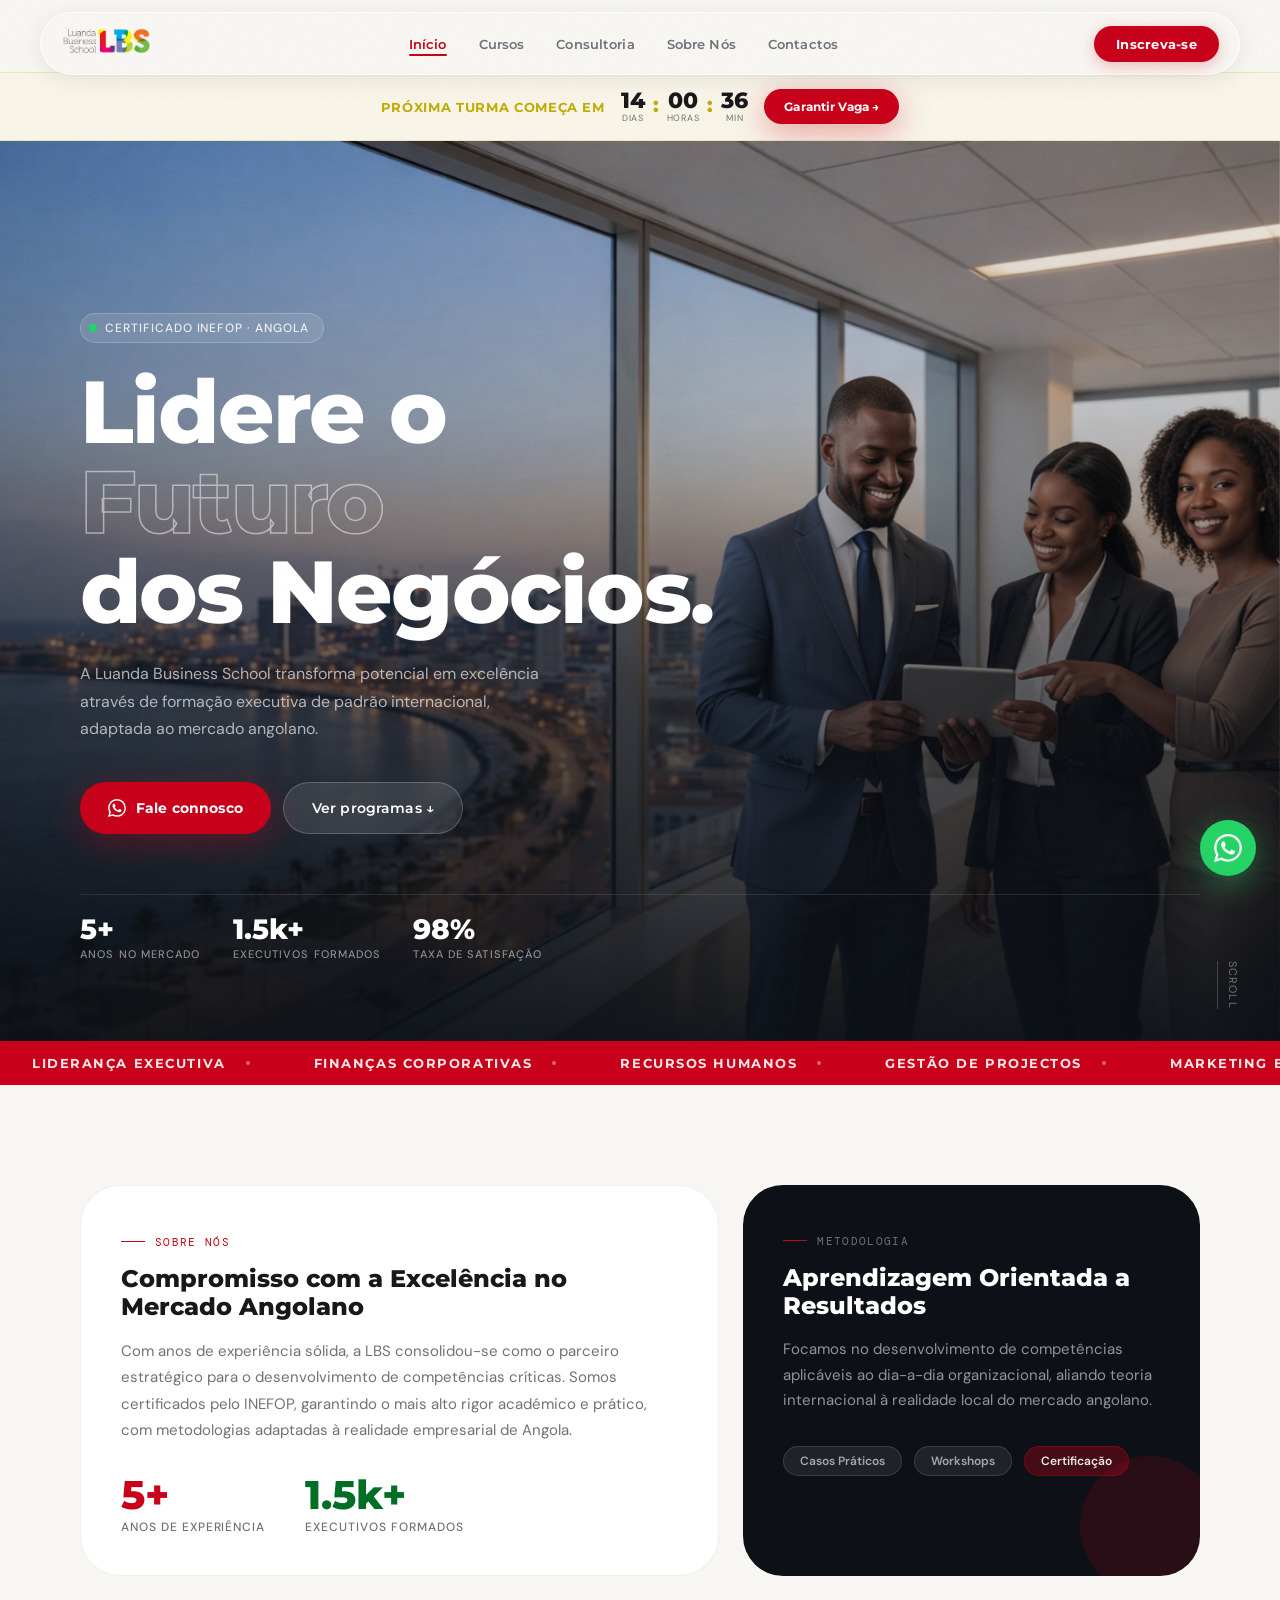
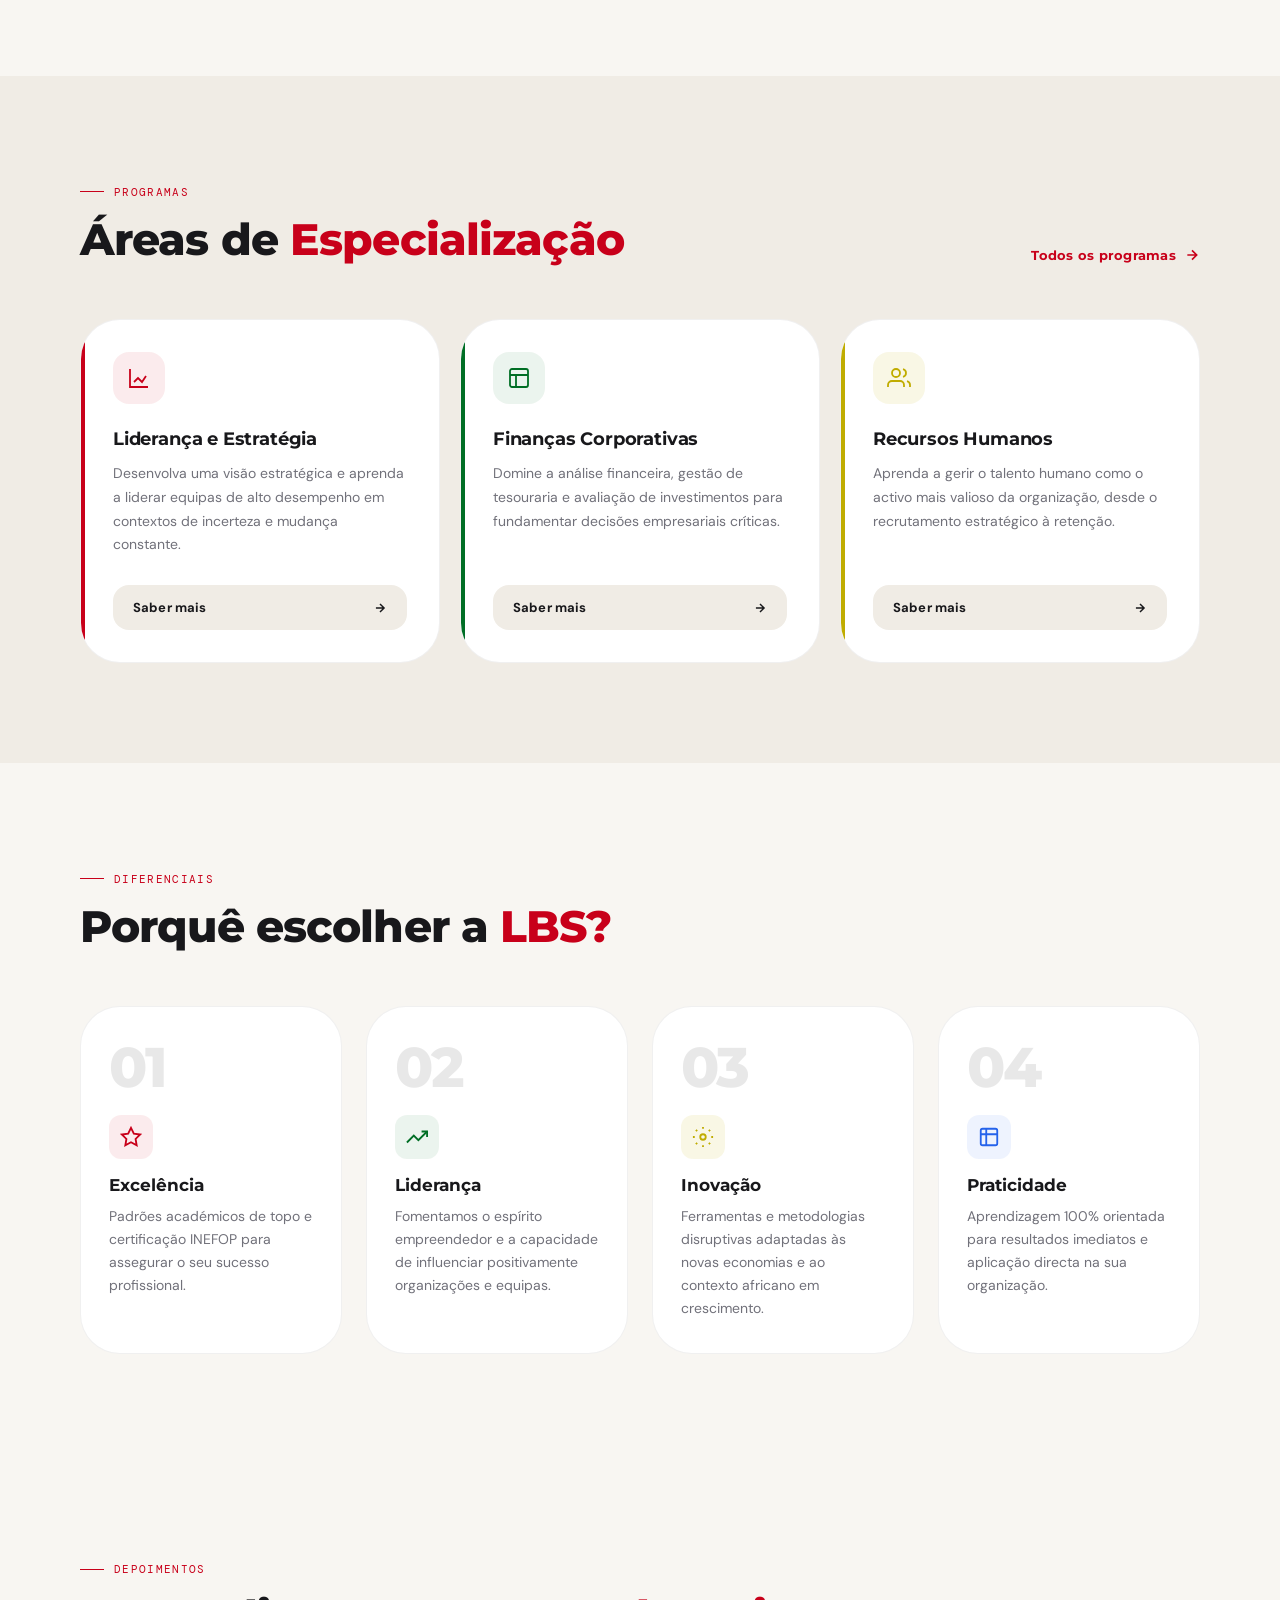
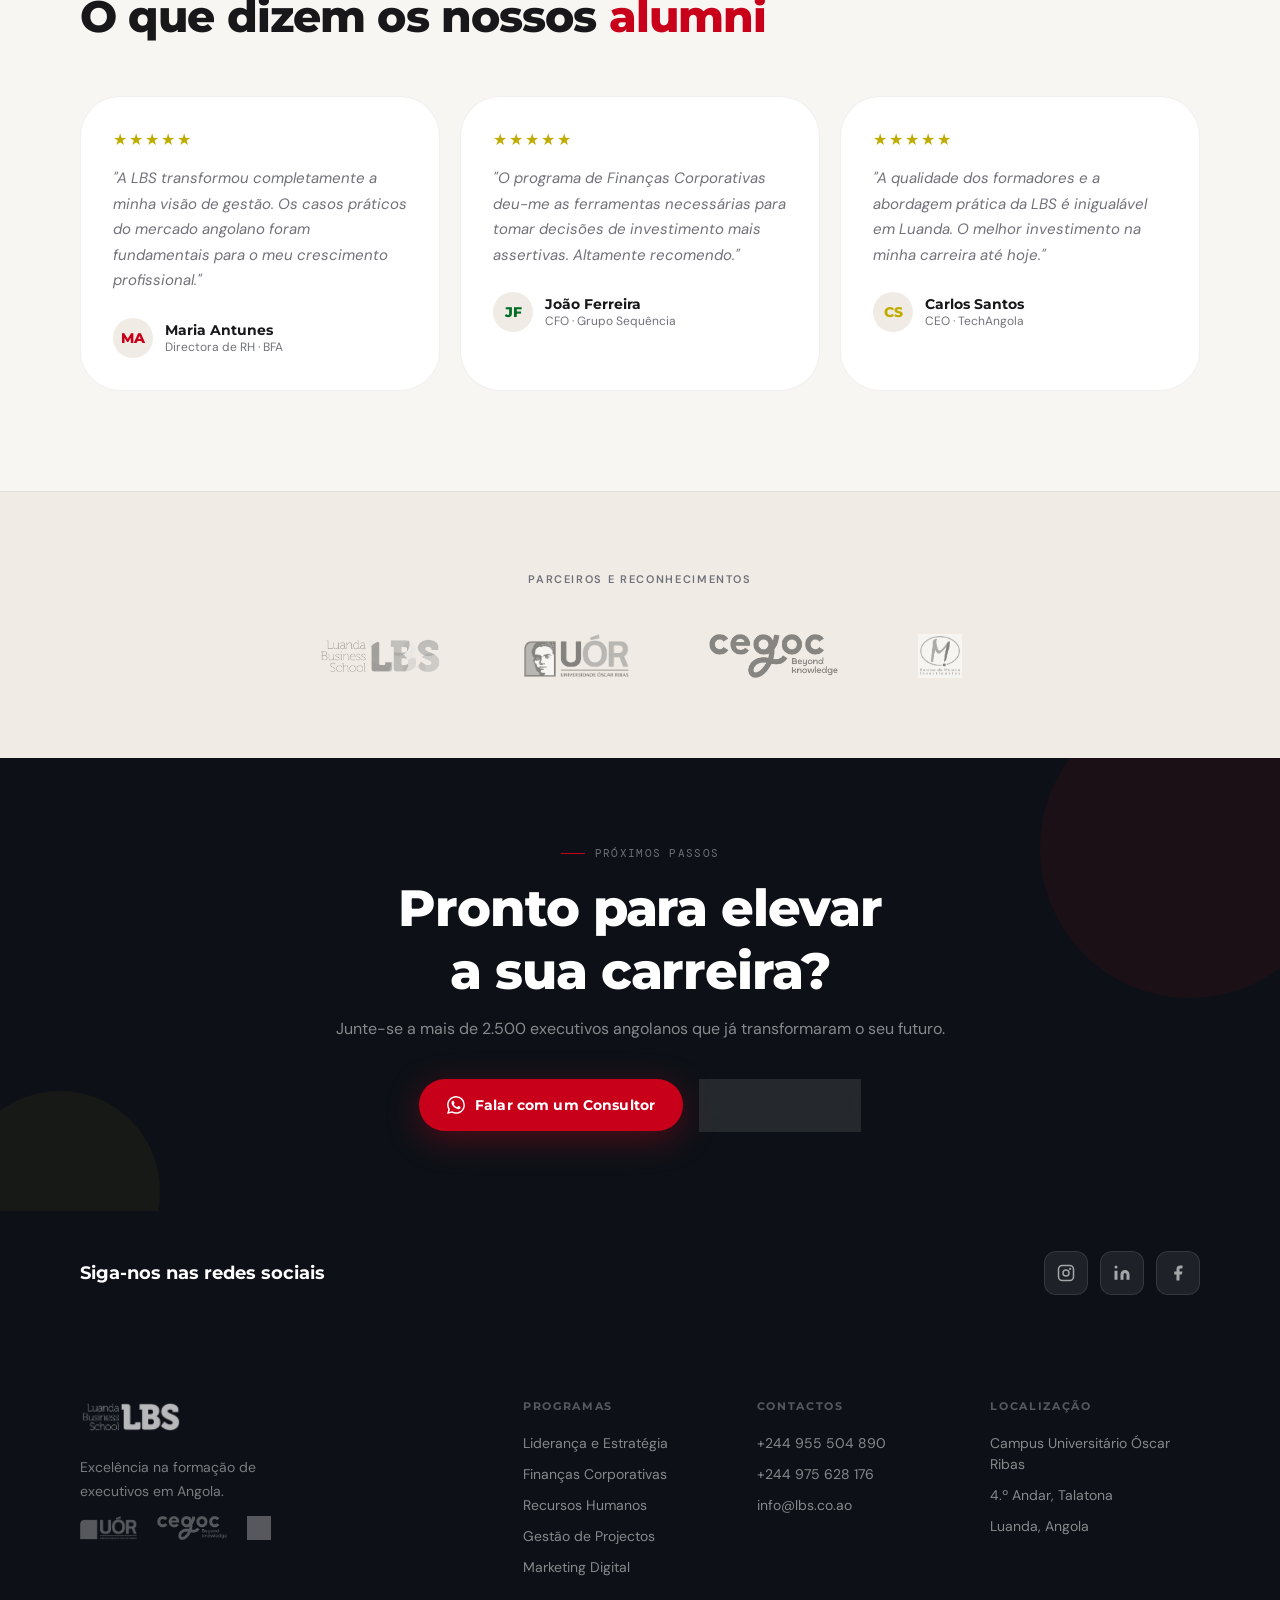
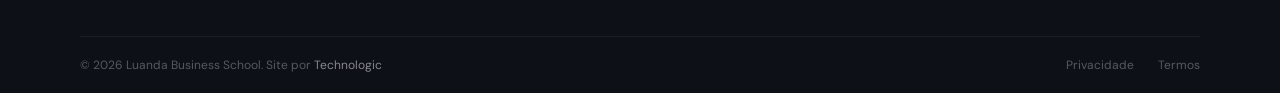
==== commit be01497e: "FIX: Atualização de fontes" ====
--- a/index.html
+++ b/index.html
@@ -5,7 +5,7 @@
     <meta content="width=device-width, initial-scale=1.0" name="viewport" />
     <title>Luanda Business School | Excelência em Formação Executiva</title>
     <link rel="shortcut icon" href="public/img/favicon.png" type="image/x-icon" />
-    <link href="https://fonts.googleapis.com/css2?family=Syne:wght@400;600;700;800&family=DM+Sans:ital,wght@0,300;0,400;0,500;1,300&family=DM+Mono:wght@400;500&display=swap" rel="stylesheet" />
+    <link href="https://fonts.googleapis.com/css2?family=Montserrat:ital,wght@0,100..900;1,100..900&family=Space+Grotesk:wght@400;600;700;800&family=DM+Sans:ital,wght@0,300;0,400;0,500;1,300&family=DM+Mono:wght@400;500&display=swap" rel="stylesheet" />
     <link rel="stylesheet" href="public/css/index.css">
   </head>
   <body>
@@ -46,7 +46,7 @@
     <div class="countdown-band" style="margin-top: 72px;">
       <div class="container">
         <div class="countdown-inner">
-          <span class="countdown-text">🎓 Próxima turma começa em</span>
+          <span class="countdown-text">Próxima turma começa em</span>
           <div class="countdown-timer">
             <div class="countdown-unit">
               <div class="countdown-num" id="cd-days">14</div>
@@ -359,7 +359,7 @@
         <div class="footer-main">
           <div class="footer-brand">
             <img src="public/img/logo_lbs.png" alt="LBS" style="height: 36px; filter: brightness(0) invert(1) opacity(0.7);" />
-            <p>Excelência na formação de executivos em Angola, transformando o futuro das organizações desde 2019.</p>
+            <p>Excelência na formação de executivos em Angola.</p>
             <div class="footer-partners">
               <img src="public/img/Logo_UOR.png" alt="UOR" />
               <img src="public/img/logo-cegoc.png" alt="CEGOC" />
--- a/public/css/index.css
+++ b/public/css/index.css
@@ -16,6 +16,8 @@
   --radius-lg: 24px;
   --radius-xl: 40px;
   --radius-full: 9999px;
+  --title-font: "Montserrat", sans-serif;
+  --body-font: "DM Sans", sans-serif;
 }
 
 *,
@@ -32,7 +34,7 @@
 
 body {
   background: var(--surface);
-  font-family: "DM Sans", sans-serif;
+  font-family: var(--body-font);
   color: var(--text);
   overflow-x: hidden;
 }
@@ -116,7 +118,7 @@
   }
 }
 .nav-links a {
-  font-family: "Syne", sans-serif;
+  font-family: var(--title-font);
   font-weight: 600;
   font-size: 13px;
   color: var(--text-muted);
@@ -142,7 +144,7 @@
 .nav-cta {
   background: var(--red);
   color: white;
-  font-family: "Syne", sans-serif;
+  font-family: var(--title-font);
   font-weight: 700;
   font-size: 13px;
   border: none;
@@ -217,7 +219,7 @@
   pointer-events: all;
 }
 .mobile-menu a {
-  font-family: "Syne", sans-serif;
+  font-family: var(--title-font);
   font-weight: 800;
   font-size: 36px;
   color: white;
@@ -334,7 +336,7 @@
   text-transform: uppercase;
 }
 .hero h1 {
-  font-family: "Syne", sans-serif;
+  font-family: var(--title-font);
   font-weight: 800;
   font-size: clamp(36px, 8vw, 88px);
   color: white;
@@ -374,7 +376,7 @@
   gap: 10px;
   background: var(--red);
   color: white;
-  font-family: "Syne", sans-serif;
+  font-family: var(--title-font);
   font-weight: 700;
   font-size: 14px;
   padding: 16px 28px;
@@ -400,7 +402,7 @@
   gap: 10px;
   background: rgba(255, 255, 255, 0.1);
   color: white;
-  font-family: "Syne", sans-serif;
+  font-family: var(--title-font);
   font-weight: 600;
   font-size: 14px;
   padding: 16px 28px;
@@ -433,7 +435,7 @@
   animation: fadeUp 0.8s 0.8s forwards;
 }
 .hero-stat-value {
-  font-family: "Syne", sans-serif;
+  font-family: var(--title-font);
   font-weight: 800;
   font-size: 28px;
   color: white;
@@ -555,7 +557,7 @@
   align-items: center;
   gap: 20px;
   padding: 0 32px;
-  font-family: "Syne", sans-serif;
+  font-family: var(--title-font);
   font-weight: 700;
   font-size: 13px;
   color: rgba(255, 255, 255, 0.9);
@@ -651,7 +653,7 @@
   opacity: 0.25;
 }
 .card-title {
-  font-family: "Syne", sans-serif;
+  font-family: var(--title-font);
   font-weight: 800;
   font-size: 24px;
   margin-bottom: 16px;
@@ -669,7 +671,7 @@
   gap: 40px;
 }
 .stat-value {
-  font-family: "Syne", sans-serif;
+  font-family: var(--title-font);
   font-weight: 800;
   font-size: 40px;
   color: var(--red);
@@ -706,7 +708,7 @@
   }
 }
 .section-title {
-  font-family: "Syne", sans-serif;
+  font-family: var(--title-font);
   font-weight: 800;
   font-size: clamp(28px, 4vw, 44px);
   letter-spacing: -0.02em;
@@ -720,7 +722,7 @@
   display: inline-flex;
   align-items: center;
   gap: 8px;
-  font-family: "Syne", sans-serif;
+  font-family: var(--title-font);
   font-weight: 700;
   font-size: 13px;
   color: var(--red);
@@ -811,13 +813,14 @@
 }
 
 .course-title {
-  font-family: "Syne", sans-serif;
+  font-family: var(--title-font);
   font-weight: 700;
   font-size: 18px;
   margin-bottom: 12px;
   letter-spacing: -0.01em;
 }
 .course-desc {
+  font-family: var(--body-font);
   font-size: 14px;
   color: var(--text-muted);
   line-height: 1.7;
@@ -831,7 +834,7 @@
   padding: 14px 20px;
   border-radius: var(--radius-md);
   background: var(--surface-alt);
-  font-family: "Syne", sans-serif;
+  font-family: var(--body-font);
   font-weight: 700;
   font-size: 13px;
   color: var(--text);
@@ -885,7 +888,7 @@
   box-shadow: 0 16px 40px rgba(0, 0, 0, 0.08);
 }
 .why-number {
-  font-family: "Syne", sans-serif;
+  font-family: var(--title-font);
   font-weight: 800;
   font-size: 56px;
   color: rgba(0, 0, 0, 0.09);
@@ -927,7 +930,7 @@
   color: #2563eb;
 }
 .why-title {
-  font-family: "Syne", sans-serif;
+  font-family: var(--title-font);
   font-weight: 700;
   font-size: 17px;
   margin-bottom: 10px;
@@ -1016,7 +1019,7 @@
   text-align: center;
 }
 .cta-title {
-  font-family: "Syne", sans-serif;
+  font-family: var(--title-font);
   font-weight: 800;
   font-size: clamp(28px, 4vw, 52px);
   color: white;
@@ -1053,7 +1056,7 @@
   }
 }
 .social-text {
-  font-family: "Syne", sans-serif;
+  font-family: var(--title-font);
   font-weight: 700;
   font-size: 18px;
   color: white;
@@ -1111,7 +1114,7 @@
   max-width: 240px;
 }
 .footer-col-title {
-  font-family: "Syne", sans-serif;
+  font-family: var(--title-font);
   font-weight: 700;
   font-size: 11px;
   color: rgba(255, 255, 255, 0.3);
@@ -1219,7 +1222,7 @@
   flex-wrap: wrap;
 }
 .countdown-text {
-  font-family: "Syne", sans-serif;
+  font-family: var(--title-font);
   font-size: 13px;
   font-weight: 700;
   color: var(--gold);
@@ -1235,7 +1238,7 @@
   text-align: center;
 }
 .countdown-num {
-  font-family: "Syne", sans-serif;
+  font-family: var(--title-font);
   font-weight: 800;
   font-size: 22px;
   color: var(--text);
@@ -1248,7 +1251,7 @@
   letter-spacing: 0.08em;
 }
 .countdown-sep {
-  font-family: "Syne", sans-serif;
+  font-family: var(--title-font);
   font-weight: 800;
   font-size: 20px;
   color: var(--gold);
@@ -1307,14 +1310,14 @@
   display: flex;
   align-items: center;
   justify-content: center;
-  font-family: "Syne", sans-serif;
+  font-family: var(--title-font);
   font-weight: 800;
   font-size: 14px;
   color: var(--red);
   flex-shrink: 0;
 }
 .author-name {
-  font-family: "Syne", sans-serif;
+  font-family: var(--title-font);
   font-weight: 700;
   font-size: 14px;
 }
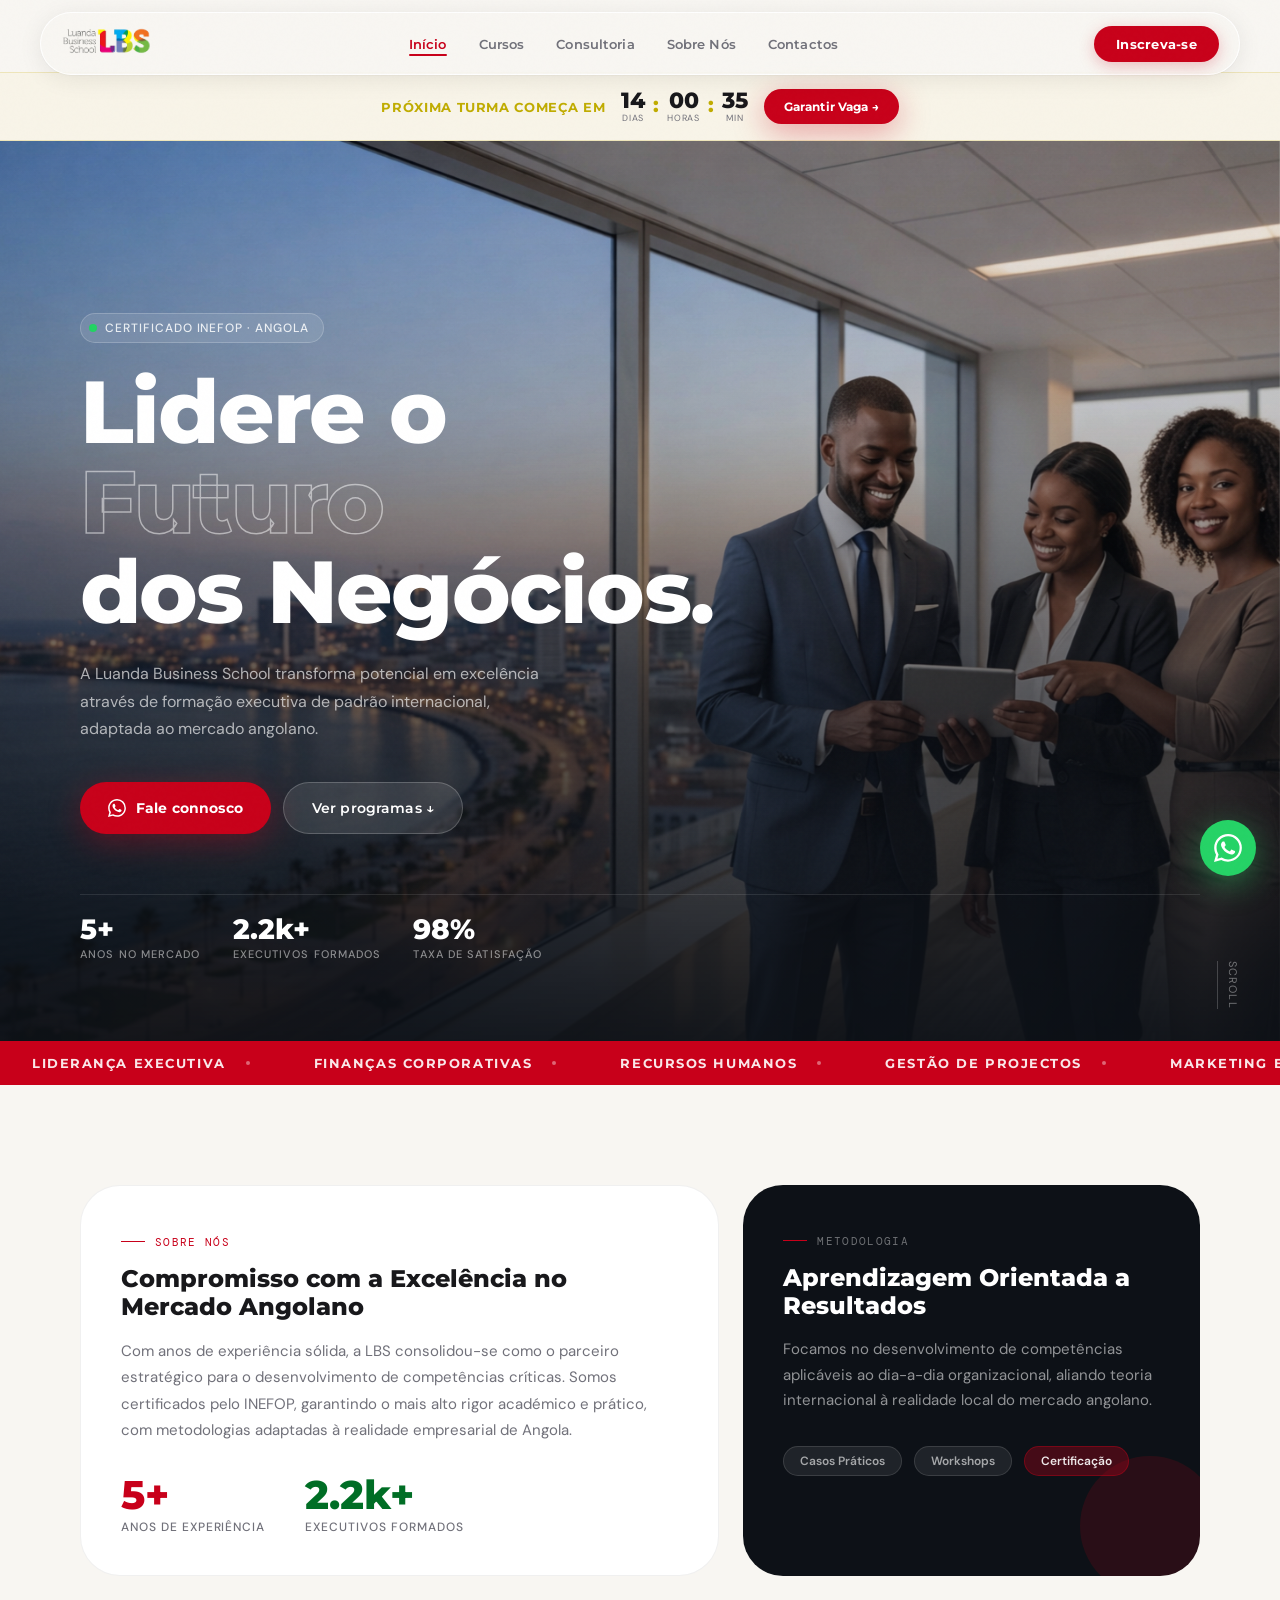
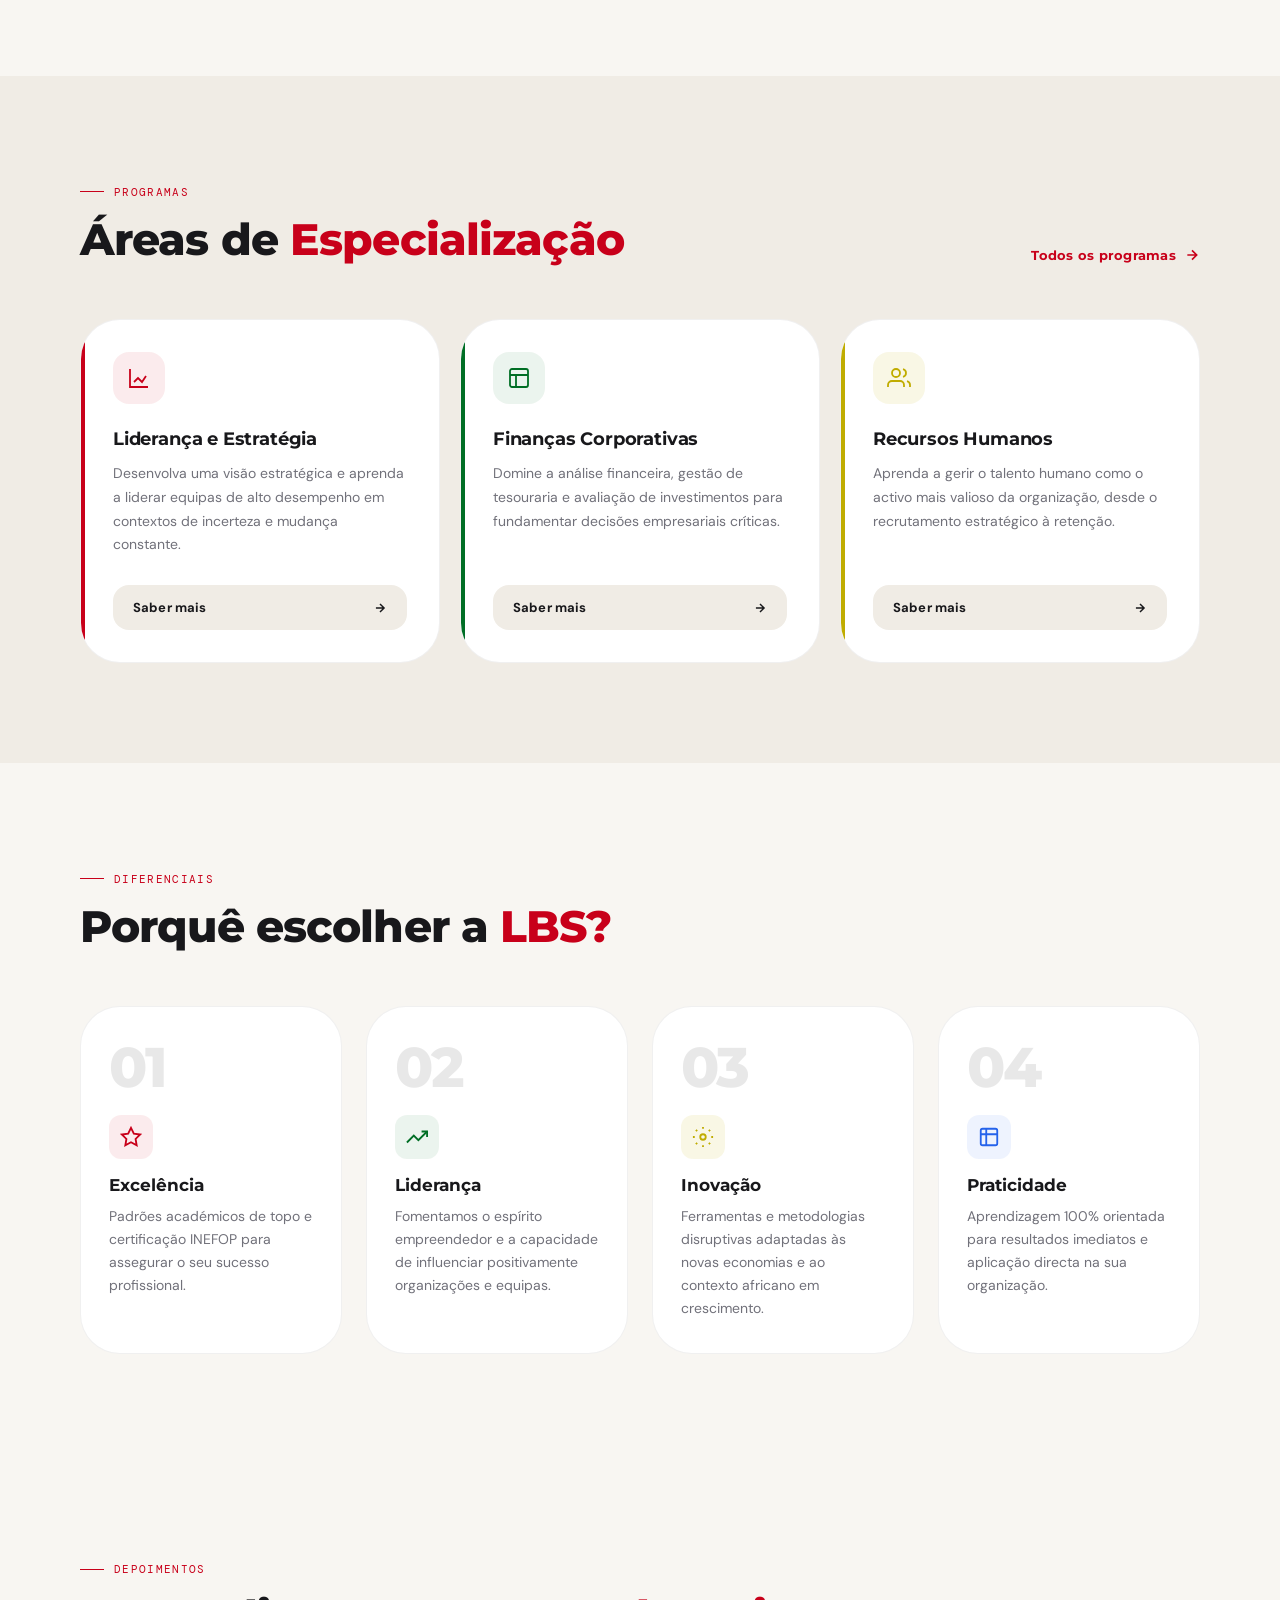
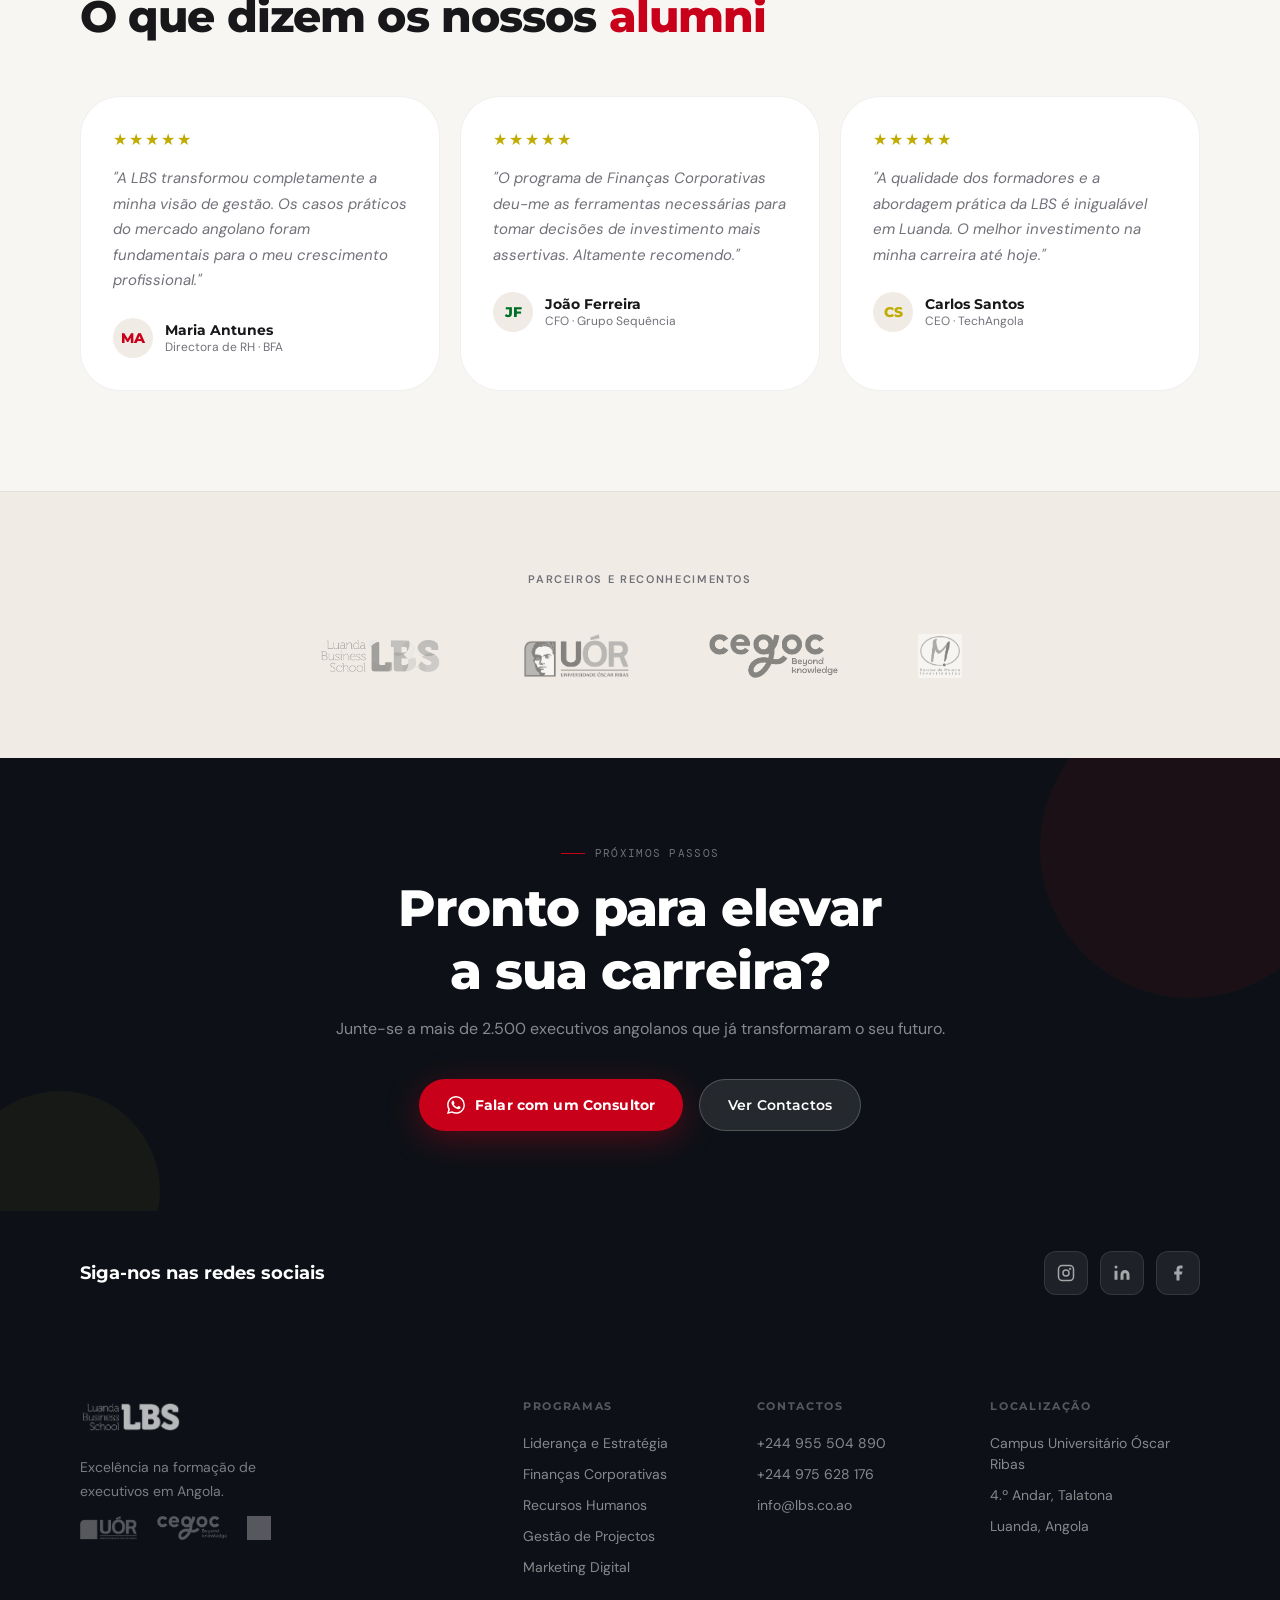
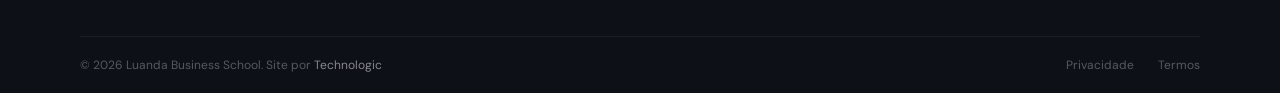
==== commit 20b3419f: "FIX: url website Technologic no footer" ====
--- a/index.html
+++ b/index.html
@@ -388,7 +388,7 @@
           </div>
         </div>
         <div class="footer-bottom">
-          <span>© 2026 Luanda Business School. Site por <a href="https://www.technologic.co.ao" target="_blank" style="color: rgba(255,255,255,0.5);">Technologic</a></span>
+          <span>© 2026 Luanda Business School. Site por <a href="https://www.technologic.ao" target="_blank" style="color: rgba(255,255,255,0.5);">Technologic</a></span>
           <div class="footer-links">
             <a href="#">Privacidade</a>
             <a href="#">Termos</a>
